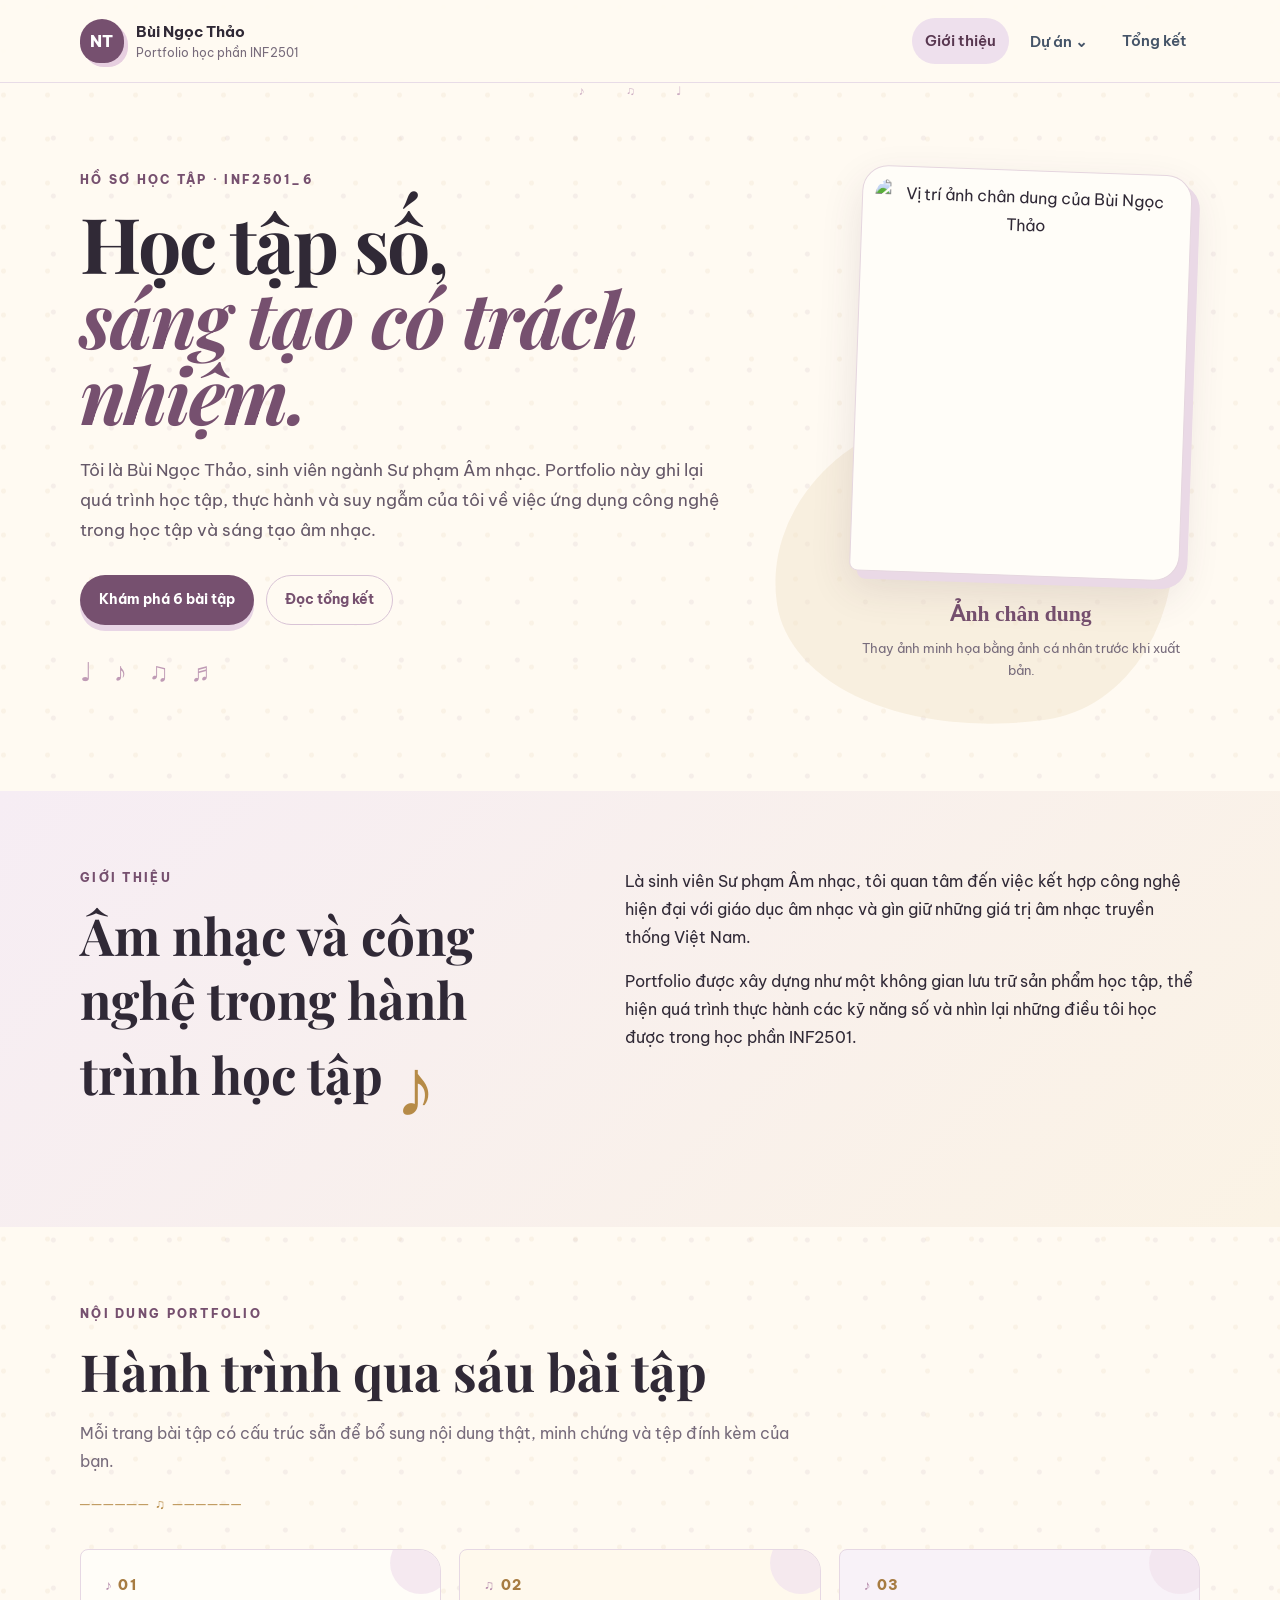
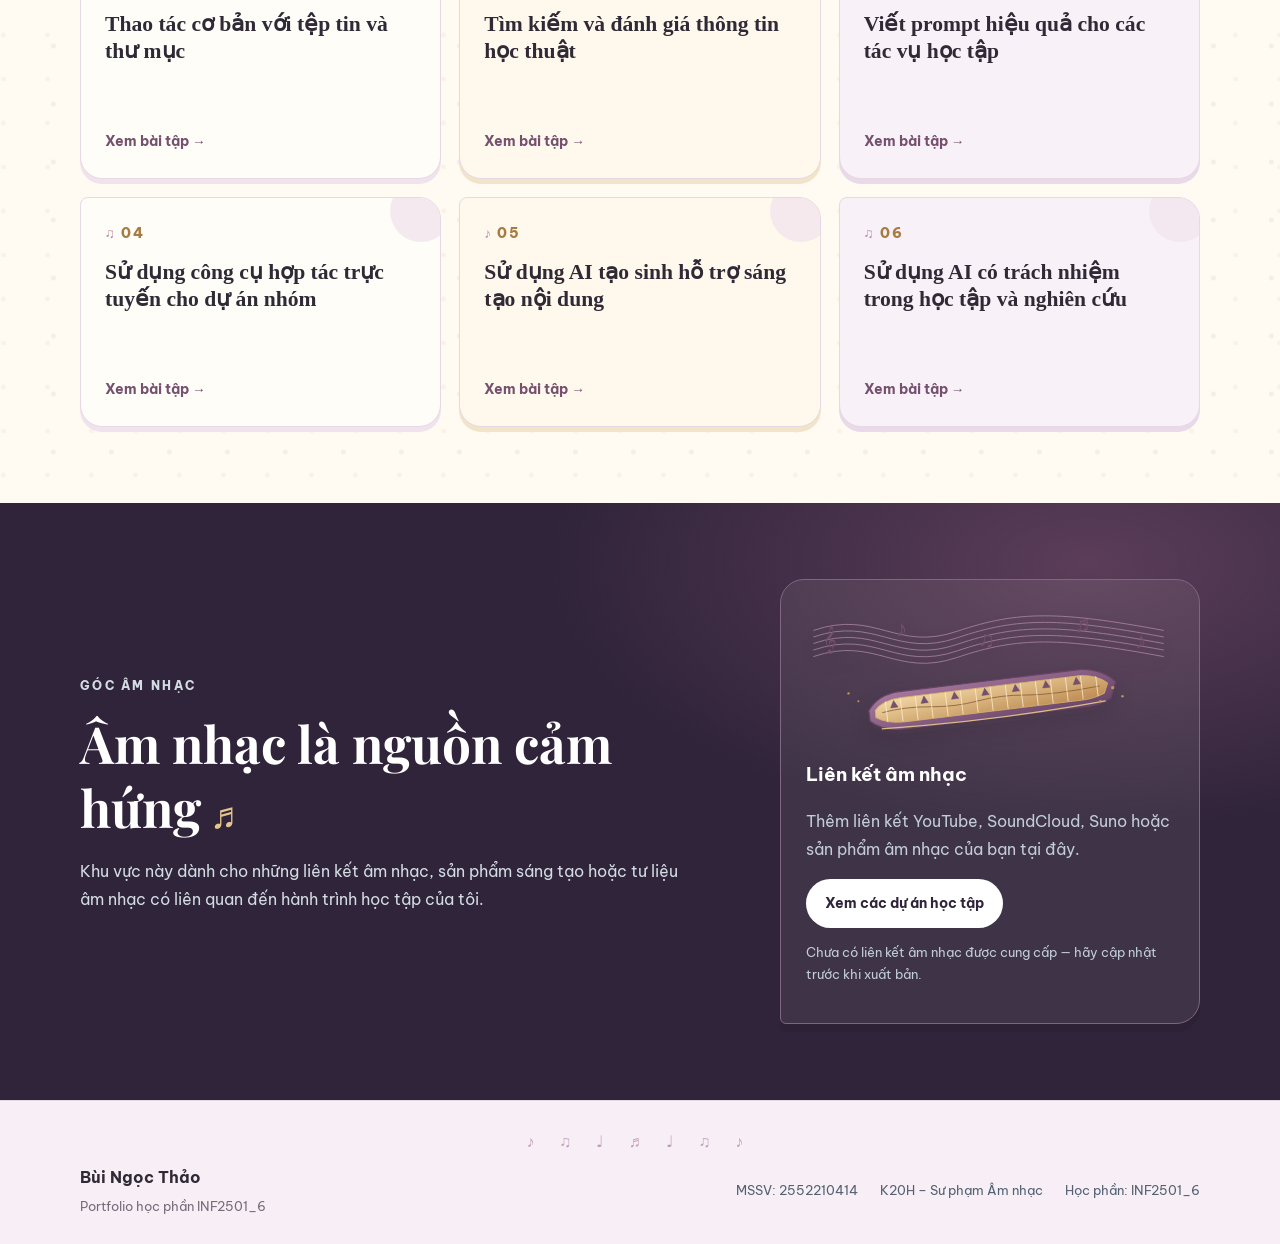
==== index.html @ 42682120 "Refresh portfolio pages and cache version" ====
<!doctype html>
<html lang="vi">
<head>
  <meta charset="utf-8">
<meta name="portfolio-build" content="2026-11-13-refresh-1">
  <meta name="viewport" content="width=device-width, initial-scale=1">
  <meta name="description" content="Portfolio học tập học phần INF2501 của Bùi Ngọc Thảo, sinh viên Sư phạm Âm nhạc.">
  <title>Giới thiệu | Portfolio INF2501 - Bùi Ngọc Thảo</title>
  <link rel="stylesheet" href="style.css?v=20261113-1">
</head>
<body>
  <a class="skip-link" href="#main">Bỏ qua điều hướng</a>
  <header class="site-header">
    <div class="container header-inner">
      <a class="brand" href="index.html" aria-label="Portfolio - Trang chủ">
        <span class="brand-mark">NT</span>
        <span><strong>Bùi Ngọc Thảo</strong><small>Portfolio học phần INF2501</small></span>
      </a>
      <button class="menu-toggle" aria-expanded="false" aria-controls="main-nav">Menu</button>
      <nav id="main-nav" class="main-nav" aria-label="Điều hướng chính">
        <a class="active" href="index.html">Giới thiệu</a>
        <div class="nav-dropdown">
          <a href="projects.html">Dự án <span aria-hidden="true">⌄</span></a>
          <div class="dropdown-menu">
            <a href="project-1.html">Bài tập 1</a>
            <a href="project-2.html">Bài tập 2</a>
            <a href="project-3.html">Bài tập 3</a>
            <a href="project-4.html">Bài tập 4</a>
            <a href="project-5.html">Bài tập 5</a>
            <a href="project-6.html">Bài tập 6</a>
          </div>
        </div>
        <a href="summary.html">Tổng kết</a>
      </nav>
    </div>
  </header>

  <main id="main">
    <section class="hero container">
      <div class="hero-copy">
        <p class="eyebrow">HỒ SƠ HỌC TẬP · INF2501_6</p>
        <h1>Học tập số,<br><span>sáng tạo có trách nhiệm.</span></h1>
        <p class="lead">Tôi là Bùi Ngọc Thảo, sinh viên ngành Sư phạm Âm nhạc. Portfolio này ghi lại quá trình học tập, thực hành và suy ngẫm của tôi về việc ứng dụng công nghệ trong học tập và sáng tạo âm nhạc.</p>
        <div class="hero-actions">
          <a class="button button-primary" href="projects.html">Khám phá 6 bài tập</a>
          <a class="button button-secondary" href="summary.html">Đọc tổng kết</a>
        </div>
      </div>
      <aside class="portrait-card" aria-label="Khu vực ảnh chân dung">
        <div class="portrait-frame">
          <img src="assets/portrait-placeholder.svg" alt="Vị trí ảnh chân dung của Bùi Ngọc Thảo">
        </div>
        <p class="portrait-note">Ảnh chân dung</p>
        <p class="muted small">Thay ảnh minh họa bằng ảnh cá nhân trước khi xuất bản.</p>
      </aside>
    </section>

    <section class="section section-tint">
      <div class="container two-column">
        <div>
          <p class="eyebrow">GIỚI THIỆU</p>
          <h2>Âm nhạc và công nghệ trong hành trình học tập</h2>
        </div>
        <div>
          <p>Là sinh viên Sư phạm Âm nhạc, tôi quan tâm đến việc kết hợp công nghệ hiện đại với giáo dục âm nhạc và gìn giữ những giá trị âm nhạc truyền thống Việt Nam.</p>
          <p>Portfolio được xây dựng như một không gian lưu trữ sản phẩm học tập, thể hiện quá trình thực hành các kỹ năng số và nhìn lại những điều tôi học được trong học phần INF2501.</p>
        </div>
      </div>
    </section>

    <section class="section container">
      <div class="section-heading">
        <p class="eyebrow">NỘI DUNG PORTFOLIO</p>
        <h2>Hành trình qua sáu bài tập</h2>
        <p class="muted">Mỗi trang bài tập có cấu trúc sẵn để bổ sung nội dung thật, minh chứng và tệp đính kèm của bạn.</p>
      </div>
      <div class="project-grid">
        <a class="project-card" href="project-1.html"><span class="number">01</span><h3>Thao tác cơ bản với tệp tin và thư mục</h3><span class="card-link">Xem bài tập →</span></a>
        <a class="project-card" href="project-2.html"><span class="number">02</span><h3>Tìm kiếm và đánh giá thông tin học thuật</h3><span class="card-link">Xem bài tập →</span></a>
        <a class="project-card" href="project-3.html"><span class="number">03</span><h3>Viết prompt hiệu quả cho các tác vụ học tập</h3><span class="card-link">Xem bài tập →</span></a>
        <a class="project-card" href="project-4.html"><span class="number">04</span><h3>Sử dụng công cụ hợp tác trực tuyến cho dự án nhóm</h3><span class="card-link">Xem bài tập →</span></a>
        <a class="project-card" href="project-5.html"><span class="number">05</span><h3>Sử dụng AI tạo sinh hỗ trợ sáng tạo nội dung</h3><span class="card-link">Xem bài tập →</span></a>
        <a class="project-card" href="project-6.html"><span class="number">06</span><h3>Sử dụng AI có trách nhiệm trong học tập và nghiên cứu</h3><span class="card-link">Xem bài tập →</span></a>
      </div>
    </section>

    <section class="section section-dark">
      <div class="container music-section">
        <div>
          <p class="eyebrow eyebrow-light">GÓC ÂM NHẠC</p>
          <h2>Âm nhạc là nguồn cảm hứng</h2>
          <p>Khu vực này dành cho những liên kết âm nhạc, sản phẩm sáng tạo hoặc tư liệu âm nhạc có liên quan đến hành trình học tập của tôi.</p>
        </div>
        <div class="link-panel">
          <img class="traditional-music-art" src="assets/vietnamese-music.svg" alt="Minh họa đàn tranh Việt Nam cùng khuông nhạc và các nốt nhạc" loading="lazy">
          <h3>Liên kết âm nhạc</h3>
          <p class="muted-light">Thêm liên kết YouTube, SoundCloud, Suno hoặc sản phẩm âm nhạc của bạn tại đây.</p>
          <a class="button button-light" href="projects.html">Xem các dự án học tập</a>
          <p class="small muted-light">Chưa có liên kết âm nhạc được cung cấp — hãy cập nhật trước khi xuất bản.</p>
        </div>
      </div>
    </section>
  </main>

  <footer class="site-footer">
    <div class="container footer-inner">
      <div><strong>Bùi Ngọc Thảo</strong><p class="small muted">Portfolio học phần INF2501_6</p></div>
      <div class="footer-details"><span>MSSV: 2552210414</span><span>K20H – Sư phạm Âm nhạc</span><span>Học phần: INF2501_6</span></div>
    </div>
  </footer>
  <script src="script.js"></script>
</body>
</html>
---- style.css ----
@import url('https://fonts.googleapis.com/css2?family=Be+Vietnam+Pro:wght@400;500;600;700;800&family=Playfair+Display:wght@600;700&display=swap');
:root{--ink:#202b38;--muted:#647184;--paper:#fff;--tint:#f3f5f7;--line:#dce2e8;--accent:#234f73;--accent-dark:#173a57;--gold:#b78b46;--dark:#182a3a;--radius:18px;--shadow:0 14px 36px rgba(24,42,58,.08)}
*{box-sizing:border-box}html{scroll-behavior:smooth}body{margin:0;color:var(--ink);background:var(--paper);font-family:'Be Vietnam Pro',Arial,sans-serif;font-size:16px;line-height:1.75}a{color:inherit;text-decoration:none}img{max-width:100%;display:block}.container{width:min(1120px,calc(100% - 40px));margin-inline:auto}.skip-link{position:absolute;left:-9999px;top:0}.skip-link:focus{left:12px;top:12px;background:#fff;padding:10px;z-index:100}
.site-header{background:rgba(255,255,255,.97);border-bottom:1px solid var(--line);position:sticky;top:0;z-index:20}.header-inner{display:flex;align-items:center;justify-content:space-between;min-height:82px;gap:24px}.brand{display:flex;align-items:center;gap:12px;flex-shrink:0}.brand-mark{width:44px;height:44px;border-radius:12px;background:var(--accent);color:#fff;display:grid;place-items:center;font-weight:800;letter-spacing:.04em}.brand strong,.brand small{display:block;line-height:1.4}.brand strong{font-size:.96rem}.brand small{font-size:.73rem;color:var(--muted);margin-top:3px}.main-nav{display:flex;align-items:center;gap:8px}.main-nav>a,.nav-dropdown>a{padding:10px 13px;border-radius:9px;color:#455468;font-size:.91rem;font-weight:600}.main-nav a:hover,.main-nav a.active{color:var(--accent);background:#edf2f6}.nav-dropdown{position:relative}.dropdown-menu{display:none;position:absolute;top:100%;left:0;min-width:250px;background:#fff;border:1px solid var(--line);border-radius:12px;box-shadow:var(--shadow);padding:8px}.dropdown-menu a{display:block;padding:9px 12px;border-radius:8px;font-size:.87rem}.dropdown-menu a:hover{background:var(--tint)}.nav-dropdown:hover .dropdown-menu,.nav-dropdown:focus-within .dropdown-menu{display:block}.menu-toggle{display:none;border:1px solid var(--line);border-radius:9px;background:#fff;padding:8px 12px;font:inherit}
.hero{display:grid;grid-template-columns:1.45fr .75fr;gap:70px;align-items:center;padding-top:78px;padding-bottom:86px}.eyebrow{font-size:.75rem;font-weight:800;letter-spacing:.15em;color:var(--accent);margin:0 0 15px}.hero h1,.page-banner h1{font-family:'Playfair Display',Georgia,serif;font-size:clamp(2.7rem,5.2vw,4.4rem);line-height:1.12;letter-spacing:-.035em;margin:0 0 24px}.hero h1 span{color:var(--accent)}.lead{font-size:1.08rem;color:#536173;max-width:700px}.hero-copy .lead{max-width:650px}.hero-actions{display:flex;flex-wrap:wrap;gap:12px;margin-top:30px}.button{display:inline-flex;align-items:center;justify-content:center;padding:11px 18px;border-radius:10px;font-size:.9rem;font-weight:700;border:1px solid transparent;transition:transform .15s ease,background .15s ease}.button:hover{transform:translateY(-1px)}.button-primary{background:var(--accent);color:#fff}.button-primary:hover{background:var(--accent-dark)}.button-secondary{border-color:#cbd5df;color:var(--accent);background:#fff}.button-light{background:#fff;color:var(--dark)}.portrait-card{max-width:330px;width:100%;justify-self:center;text-align:center}.portrait-frame{padding:10px;border:1px solid var(--line);border-radius:22px;background:#f6f7f8;box-shadow:var(--shadow);transform:rotate(1.5deg)}.portrait-frame img{width:100%;aspect-ratio:4/5;object-fit:cover;border-radius:14px}.portrait-note{font-weight:700;margin:20px 0 0}.muted{color:var(--muted)}.small{font-size:.8rem}.portrait-card .small{margin-top:3px}
.section{padding-top:76px;padding-bottom:76px}.section-tint{background:var(--tint)}.two-column{display:grid;grid-template-columns:.9fr 1.1fr;gap:75px;align-items:start}.two-column h2,.section-heading h2,.music-section h2,.content-narrow h2{font-family:'Playfair Display',Georgia,serif;font-size:clamp(1.7rem,3vw,2.5rem);line-height:1.25;margin:0 0 18px}.two-column p{margin-top:0}.section-heading{max-width:720px;margin-bottom:32px}.section-heading h2{margin-bottom:10px}.section-heading>p:last-child{margin-bottom:0}.project-grid{display:grid;grid-template-columns:repeat(3,minmax(0,1fr));gap:18px}.project-card{display:flex;flex-direction:column;align-items:flex-start;min-height:230px;padding:24px;border:1px solid var(--line);border-radius:var(--radius);background:#fff;transition:box-shadow .2s ease,transform .2s ease,border-color .2s ease}.project-card:hover{box-shadow:var(--shadow);transform:translateY(-3px);border-color:#b8c7d5}.number{font-size:.76rem;font-weight:800;color:var(--gold);letter-spacing:.12em}.project-card h3{font-size:1.06rem;line-height:1.5;margin:13px 0 12px}.project-card p{font-size:.88rem;margin:0 0 16px}.card-link{margin-top:auto;color:var(--accent);font-size:.85rem;font-weight:700}.section-dark{background:var(--dark);color:#fff}.music-section{display:grid;grid-template-columns:1.2fr .8fr;gap:70px;align-items:center}.eyebrow-light{color:#d8bd8c}.music-section h2{font-size:clamp(1.8rem,3.5vw,2.8rem)}.music-section p{max-width:620px;color:#d3dce4}.link-panel{border:1px solid #496072;background:rgba(255,255,255,.04);border-radius:16px;padding:25px}.link-panel h3{margin:0 0 8px}.muted-light{color:#c2cdd7!important}
.site-footer{background:#f6f7f8;border-top:1px solid var(--line);padding:26px 0}.footer-inner{display:flex;align-items:center;justify-content:space-between;gap:24px}.footer-inner p{margin:4px 0 0}.footer-details{display:flex;gap:10px 22px;flex-wrap:wrap;justify-content:flex-end;color:#536173;font-size:.8rem}
.page-banner{padding:64px 0 56px;background:var(--tint);border-bottom:1px solid var(--line)}.page-banner h1{font-size:clamp(2.35rem,4.4vw,3.5rem);margin-bottom:15px}.page-banner .lead{margin-bottom:0}.content-narrow{max-width:850px}.content-narrow>h2{font-size:1.55rem;margin-top:38px}.content-narrow>p{color:#4c5a69}.placeholder{padding:16px 18px;background:#f6f7f8;border-left:3px solid #a7b5c3;border-radius:0 8px 8px 0;color:#667486!important}.notice{margin:28px 0;padding:16px 18px;background:#f7f3eb;border:1px solid #e6d8bd;border-radius:12px;color:#5c4a2d;font-size:.9rem}.evidence-box{display:flex;gap:15px;padding:20px;border:1px dashed #bac6d1;border-radius:14px;background:#fafbfc}.evidence-icon{width:42px;height:42px;border-radius:12px;background:#edf2f6;color:var(--accent);display:grid;place-items:center;font-size:1.2rem;flex-shrink:0}.evidence-box p{margin:5px 0}.page-navigation{display:flex;justify-content:space-between;gap:12px;margin-top:48px;padding-top:25px;border-top:1px solid var(--line)}.reflection-block{display:grid;grid-template-columns:48px 1fr;gap:20px;padding:28px 0;border-bottom:1px solid var(--line)}.reflection-number{display:grid;place-items:center;width:42px;height:42px;border-radius:12px;background:#edf2f6;color:var(--accent);font-weight:800}.reflection-block h2{font-size:1.5rem;margin:0 0 12px}.reflection-block p{margin:0;color:#4d5b69}.reflection-block em{color:#876b3c}
@media(max-width:850px){.hero{gap:35px;padding-top:58px}.project-grid{grid-template-columns:repeat(2,minmax(0,1fr))}.two-column,.music-section{gap:35px}.footer-inner{align-items:flex-start;flex-direction:column}.footer-details{justify-content:flex-start}}
@media(max-width:650px){.container{width:min(100% - 28px,1120px)}.header-inner{min-height:72px;flex-wrap:wrap;padding-top:10px;padding-bottom:10px}.menu-toggle{display:block}.main-nav{display:none;flex-basis:100%;align-items:stretch;flex-direction:column;gap:2px;padding:8px 0 4px}.main-nav.open{display:flex}.main-nav>a,.nav-dropdown>a{display:block;padding:10px 12px}.dropdown-menu{position:static;box-shadow:none;border:0;border-left:2px solid var(--line);margin:3px 0 5px 12px;padding:2px 8px;display:block}.hero{grid-template-columns:1fr;padding-top:48px;padding-bottom:56px;gap:38px}.hero h1{font-size:2.8rem}.portrait-card{max-width:250px}.section{padding-top:54px;padding-bottom:54px}.two-column,.music-section{grid-template-columns:1fr;gap:18px}.project-grid{grid-template-columns:1fr}.project-card{min-height:190px}.page-banner{padding:45px 0 38px}.page-navigation{flex-direction:column}.page-navigation .button{width:100%}.reflection-block{grid-template-columns:38px 1fr;gap:12px}.reflection-number{width:36px;height:36px}.reflection-block h2{font-size:1.25rem}.footer-details{flex-direction:column;gap:4px}}


/* Artistic music-portfolio theme inspired by a handmade scrapbook */
@import url('https://fonts.googleapis.com/css2?family=Cormorant+Garamond:wght@500;600;700&family=DM+Sans:wght@400;500;600;700&family=Playfair+Display:ital,wght@0,600;0,700;1,600;1,700&display=swap');
:root{--ink:#302936;--muted:#776b7b;--paper:#fffaf2;--tint:#f5edf4;--line:#e4d6e2;--accent:#76506f;--accent-dark:#583750;--gold:#c39b57;--dark:#30243a;--radius:22px;--shadow:0 16px 42px rgba(77,48,73,.12)}
body{font-family:'DM Sans','Be Vietnam Pro',sans-serif;background:var(--paper);color:var(--ink)}
.site-header{background:rgba(255,250,242,.94);backdrop-filter:blur(12px);border-bottom:1px solid #e8dce7}
.brand-mark{border-radius:50% 50% 45% 45%;background:var(--accent);box-shadow:4px 4px 0 #e7cfe0}
.main-nav>a,.nav-dropdown>a{border-radius:999px}
.main-nav a:hover,.main-nav a.active{background:#eee0ed;color:var(--accent-dark)}
.hero{position:relative;isolation:isolate;padding-top:86px;padding-bottom:96px}
.hero:before{content:"♫";position:absolute;z-index:-1;right:3%;top:6%;font-family:'Cormorant Garamond',serif;font-size:clamp(8rem,19vw,16rem);line-height:1;color:#efe1eb;transform:rotate(10deg);opacity:.7;pointer-events:none}
.hero:after{content:"";position:absolute;z-index:-2;right:2%;bottom:9%;width:36%;height:45%;background:#f0e2c9;border-radius:48% 52% 38% 62% / 52% 42% 58% 48%;transform:rotate(-8deg);opacity:.48;pointer-events:none}
.eyebrow{color:var(--accent);letter-spacing:.19em}
.hero h1,.page-banner h1,.two-column h2,.section-heading h2,.music-section h2,.content-narrow h2{font-family:'Cormorant Garamond','Playfair Display',Georgia,serif;font-weight:700}
.hero h1{font-size:clamp(3.2rem,6vw,5.2rem);line-height:.98;letter-spacing:-.025em}
.hero h1 span{color:var(--accent);font-style:italic}
.lead{color:#655868}
.button{border-radius:999px}
.button-primary{background:var(--accent);box-shadow:0 6px 0 #e8d5e5}
.button-primary:hover{background:var(--accent-dark)}
.button-secondary{background:#fffaf2;border-color:#d9c4d6;color:var(--accent)}
.portrait-frame{padding:12px;background:#fffdf8;border:1px solid #e5d6df;border-radius:26px 26px 26px 8px;box-shadow:8px 8px 0 #ead9e6, var(--shadow);transform:rotate(2deg)}
.portrait-frame img{border-radius:18px 18px 18px 5px}
.portrait-note{font-family:'Cormorant Garamond',serif;font-size:1.35rem;color:var(--accent)}
.section-tint{background:linear-gradient(135deg,#f6edf4 0%,#fbf3e5 100%)}
.section-heading h2,.two-column h2,.music-section h2{font-size:clamp(2.2rem,4vw,3.25rem)}
.project-card{position:relative;overflow:hidden;background:#fffdf8;border-color:#e6d8e4;border-radius:8px 22px 22px 22px;box-shadow:0 5px 0 #f0e3ed;transition:transform .2s ease,box-shadow .2s ease}
.project-card:before{content:"";position:absolute;right:-12px;top:-18px;width:62px;height:62px;border-radius:50%;background:#f3e5ef;opacity:.8}
.project-card:nth-child(3n+2){background:#fff9ed;box-shadow:0 5px 0 #f1e4c9}
.project-card:nth-child(3n){background:#f8f2f8;box-shadow:0 5px 0 #ead9e9}
.project-card:hover{transform:translateY(-5px) rotate(-.4deg);border-color:#c8a9c3;box-shadow:0 12px 25px rgba(77,48,73,.12)}
.number{color:#a77c42;font-size:.85rem}
.project-card h3{font-family:'Cormorant Garamond',serif;font-size:1.35rem;line-height:1.25;position:relative}
.card-link{color:var(--accent)}
.section-dark{background:radial-gradient(ellipse at 85% 10%,#5b3d59 0%,transparent 35%),#30243a}
.eyebrow-light{color:#e4c58d}
.link-panel{border:1px solid #806681;background:rgba(255,250,242,.07);border-radius:24px 24px 24px 6px;box-shadow:0 8px 0 rgba(18,10,22,.12)}
.page-banner{background:linear-gradient(120deg,#f4eaf2,#fff5e4);border-bottom:1px solid #e7d8e5;position:relative;overflow:hidden}
.page-banner:after{content:"𝄞";position:absolute;right:7%;top:-35%;font-family:serif;font-size:clamp(8rem,17vw,15rem);color:#e8d5e5;opacity:.45;pointer-events:none}
.page-banner h1{font-size:clamp(2.8rem,5vw,4.2rem);position:relative}
.placeholder{background:#faf4f8;border-left-color:#b99ab6;border-radius:0 12px 12px 0}
.notice{background:#fbf2df;border-color:#ead7ad;color:#66502e;border-radius:16px}
.evidence-box{background:#fffdf8;border-color:#cbb3c9;border-radius:18px}
.evidence-icon,.reflection-number{background:#f0e2ee;color:var(--accent)}
.site-footer{background:#f7eff5;border-top-color:#e5d7e4}
@media(max-width:650px){.hero{padding-top:55px}.hero:before{right:0;top:0;font-size:8rem}.hero:after{width:55%;height:30%;right:0}.hero h1{font-size:3.1rem}.project-card h3{font-size:1.3rem}}

/* Musical notation details across the whole portfolio */
body{background-image:radial-gradient(circle at 8% 16%,rgba(195,155,87,.08) 0 2px,transparent 3px),radial-gradient(circle at 92% 38%,rgba(118,80,111,.07) 0 2px,transparent 3px);background-size:44px 44px,58px 58px}
.site-header:after{content:"♪  ♫  ♩";display:block;text-align:center;height:0;overflow:visible;position:relative;top:-1px;color:#b78cae;font-family:'Cormorant Garamond',serif;font-size:12px;letter-spacing:1.2rem;opacity:.7;pointer-events:none}
.hero-copy:after{content:"♩  ♪  ♫  ♬";display:block;margin-top:24px;color:#b58bab;font-family:'Cormorant Garamond',serif;font-size:1.65rem;letter-spacing:.48rem;opacity:.85}
.section-heading:after{content:"──────  ♫  ──────";display:block;margin-top:18px;color:#b68b47;letter-spacing:.13rem;font-size:.85rem}
.two-column h2:after{content:"♪";display:inline-block;margin-left:12px;color:#b68b47;font-size:1.6em;vertical-align:middle}
.project-card:nth-child(odd) .number:before{content:"♪  ";color:#b58bab}
.project-card:nth-child(even) .number:before{content:"♫  ";color:#b58bab}
.music-section h2:after{content:" ♬";color:#e4c58d;font-size:.72em;white-space:nowrap}
.reflection-number{border-radius:50% 50% 45% 45%;box-shadow:3px 3px 0 #e4cfe0}
.page-banner .eyebrow:before{content:"𝄞  ";font-size:1.3em;color:#b58bab}
.site-footer:before{content:"♪  ♫  ♩  ♬  ♩  ♫  ♪";display:block;text-align:center;color:#b58bab;letter-spacing:.65rem;font-size:1rem;padding-bottom:8px;opacity:.8}
@media(max-width:650px){.site-header:after{letter-spacing:.65rem}.hero-copy:after{margin-top:18px}.site-footer:before{letter-spacing:.25rem}}


/* Illustration of Vietnamese traditional music */
.traditional-music-art{width:100%;max-width:100%;height:auto;display:block;margin:-4px auto 18px;filter:drop-shadow(0 8px 10px rgba(15,8,20,.12))}
.link-panel{overflow:hidden}
@media(max-width:650px){.traditional-music-art{margin-top:0;margin-bottom:14px}}
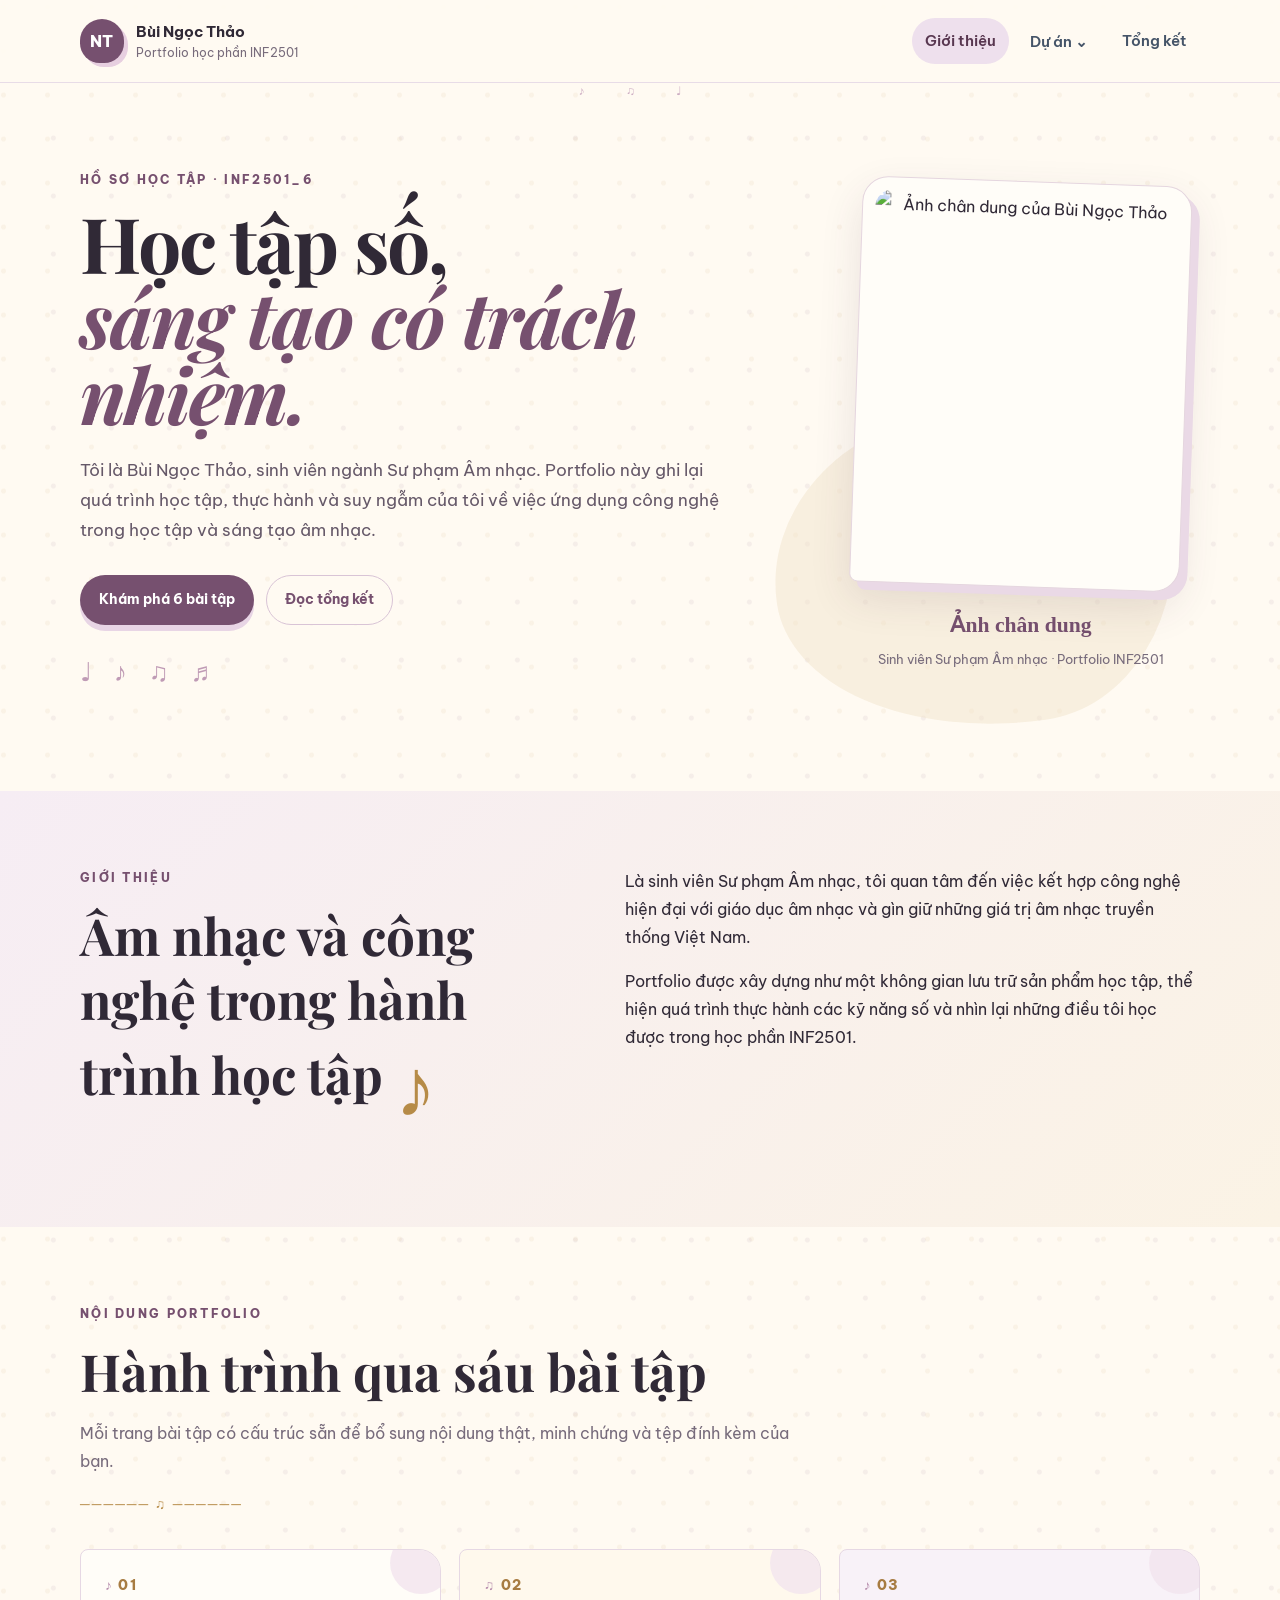
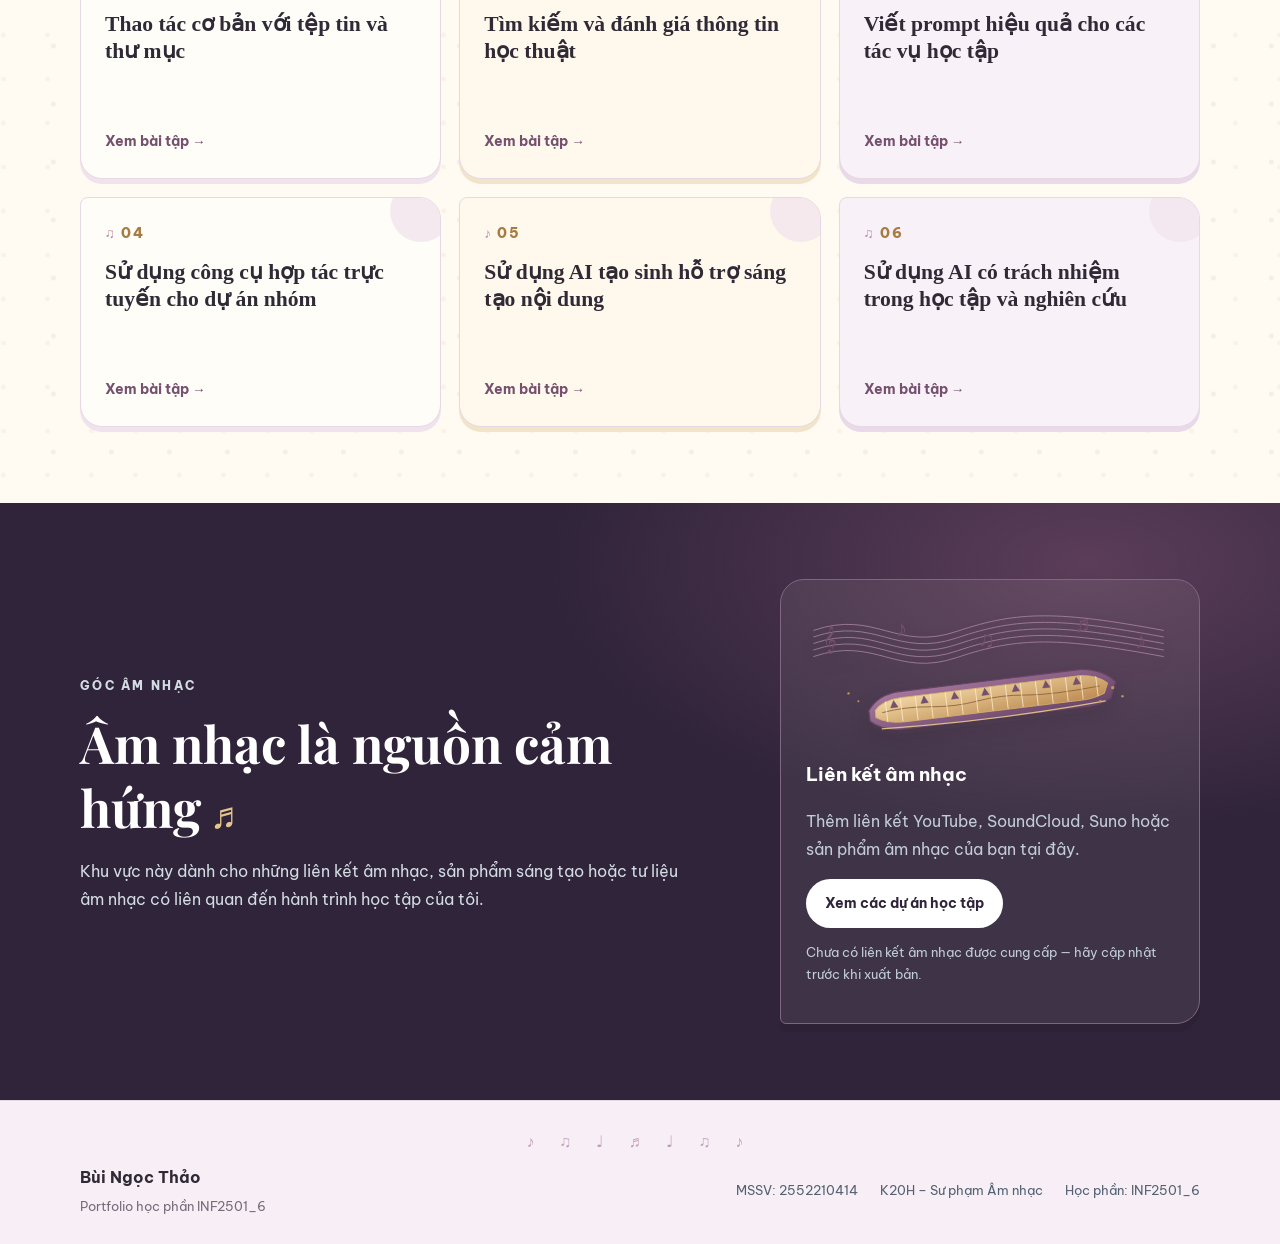
==== commit 79bdc16a: "Set personal portrait image path on homepage" ====
--- a/index.html
+++ b/index.html
@@ -48,10 +48,10 @@
       </div>
       <aside class="portrait-card" aria-label="Khu vực ảnh chân dung">
         <div class="portrait-frame">
-          <img src="assets/portrait-placeholder.svg" alt="Vị trí ảnh chân dung của Bùi Ngọc Thảo">
+          <img src="assets/portrait-thao.jpg" alt="Ảnh chân dung của Bùi Ngọc Thảo">
         </div>
         <p class="portrait-note">Ảnh chân dung</p>
-        <p class="muted small">Thay ảnh minh họa bằng ảnh cá nhân trước khi xuất bản.</p>
+        <p class="muted small">Sinh viên Sư phạm Âm nhạc · Portfolio INF2501</p>
       </aside>
     </section>
 
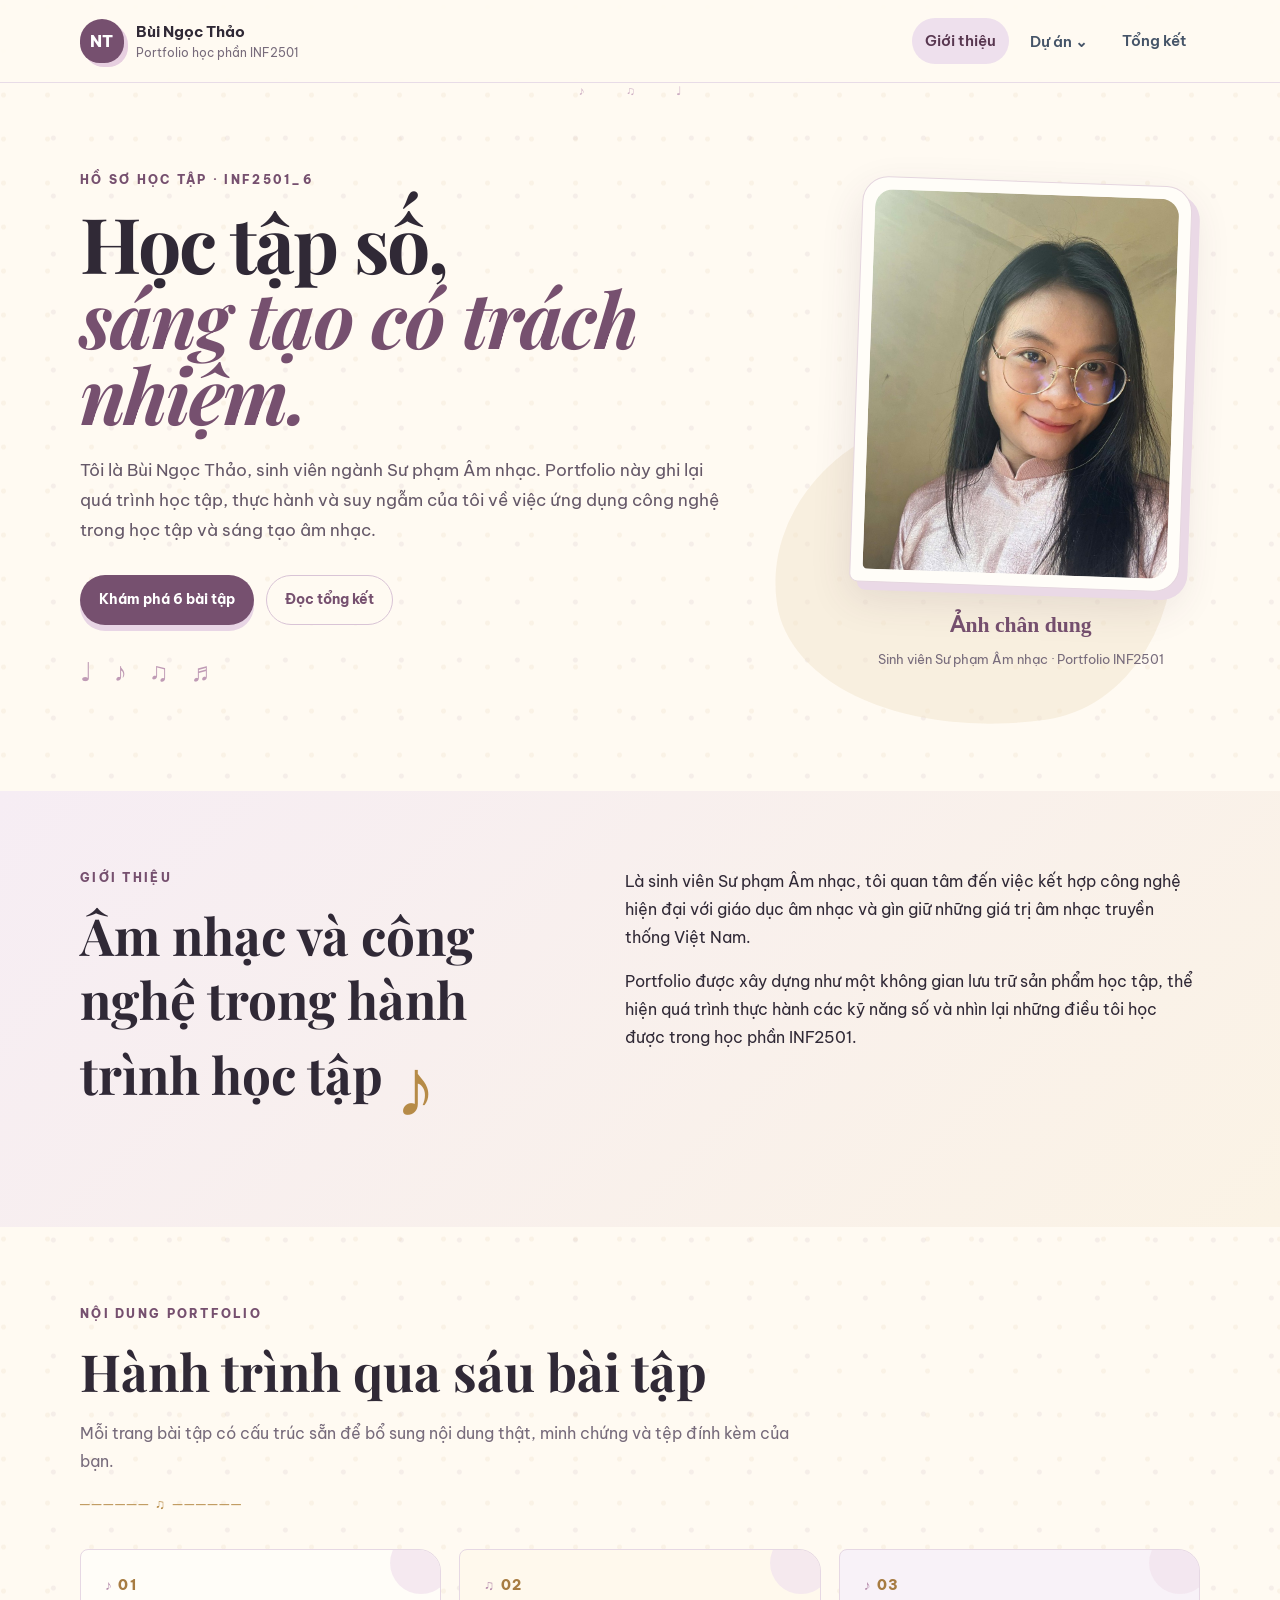
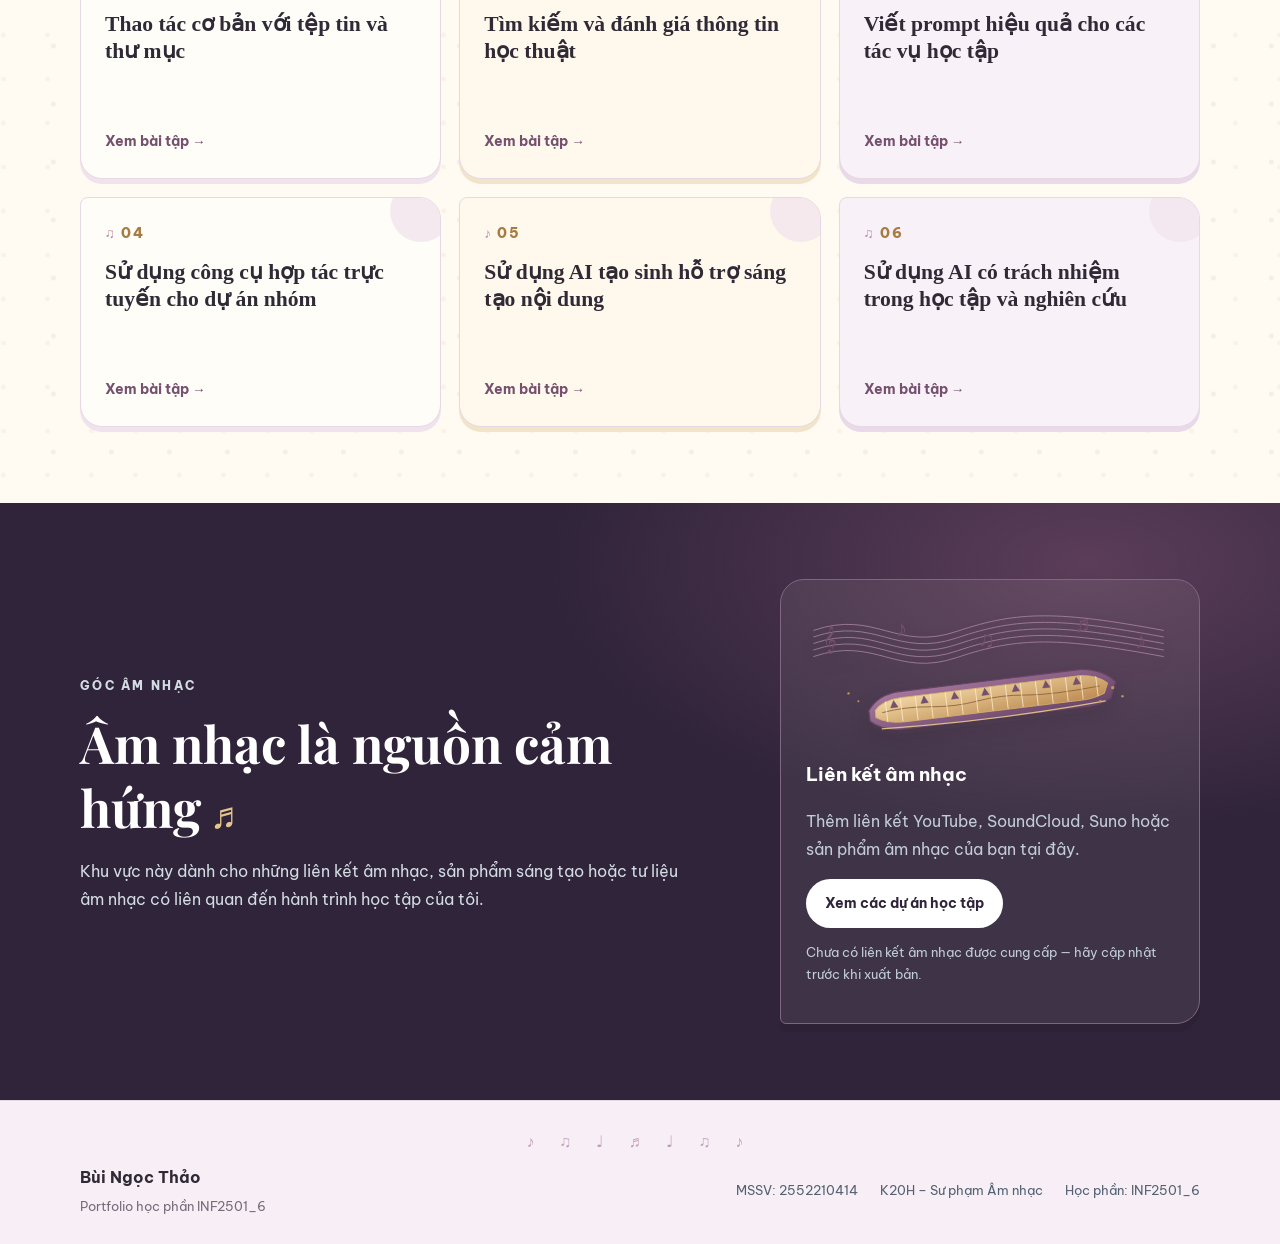
==== commit 49a5cb75: "Fix portrait image path to uploaded root photo" ====
--- a/index.html
+++ b/index.html
@@ -48,7 +48,7 @@
       </div>
       <aside class="portrait-card" aria-label="Khu vực ảnh chân dung">
         <div class="portrait-frame">
-          <img src="assets/portrait-thao.jpg" alt="Ảnh chân dung của Bùi Ngọc Thảo">
+          <img src="portrait-thao.jpg" alt="Ảnh chân dung của Bùi Ngọc Thảo">
         </div>
         <p class="portrait-note">Ảnh chân dung</p>
         <p class="muted small">Sinh viên Sư phạm Âm nhạc · Portfolio INF2501</p>
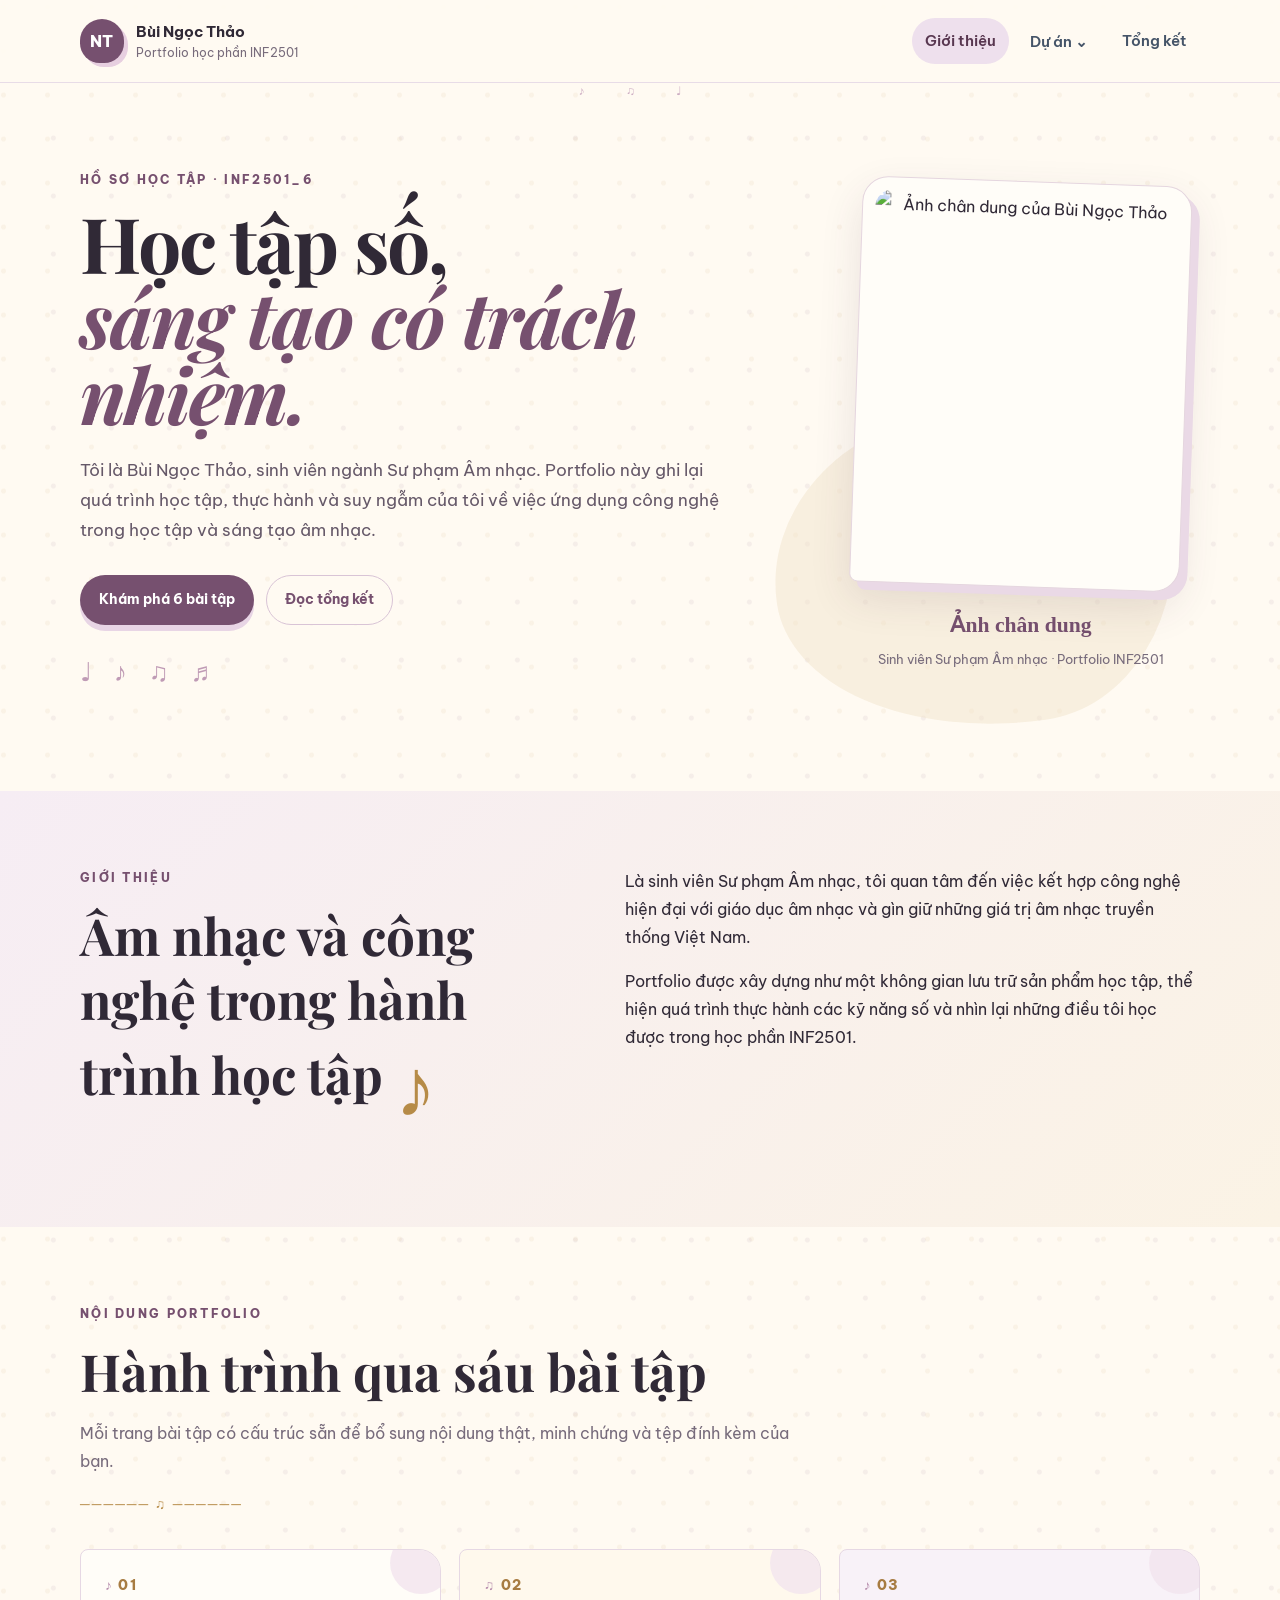
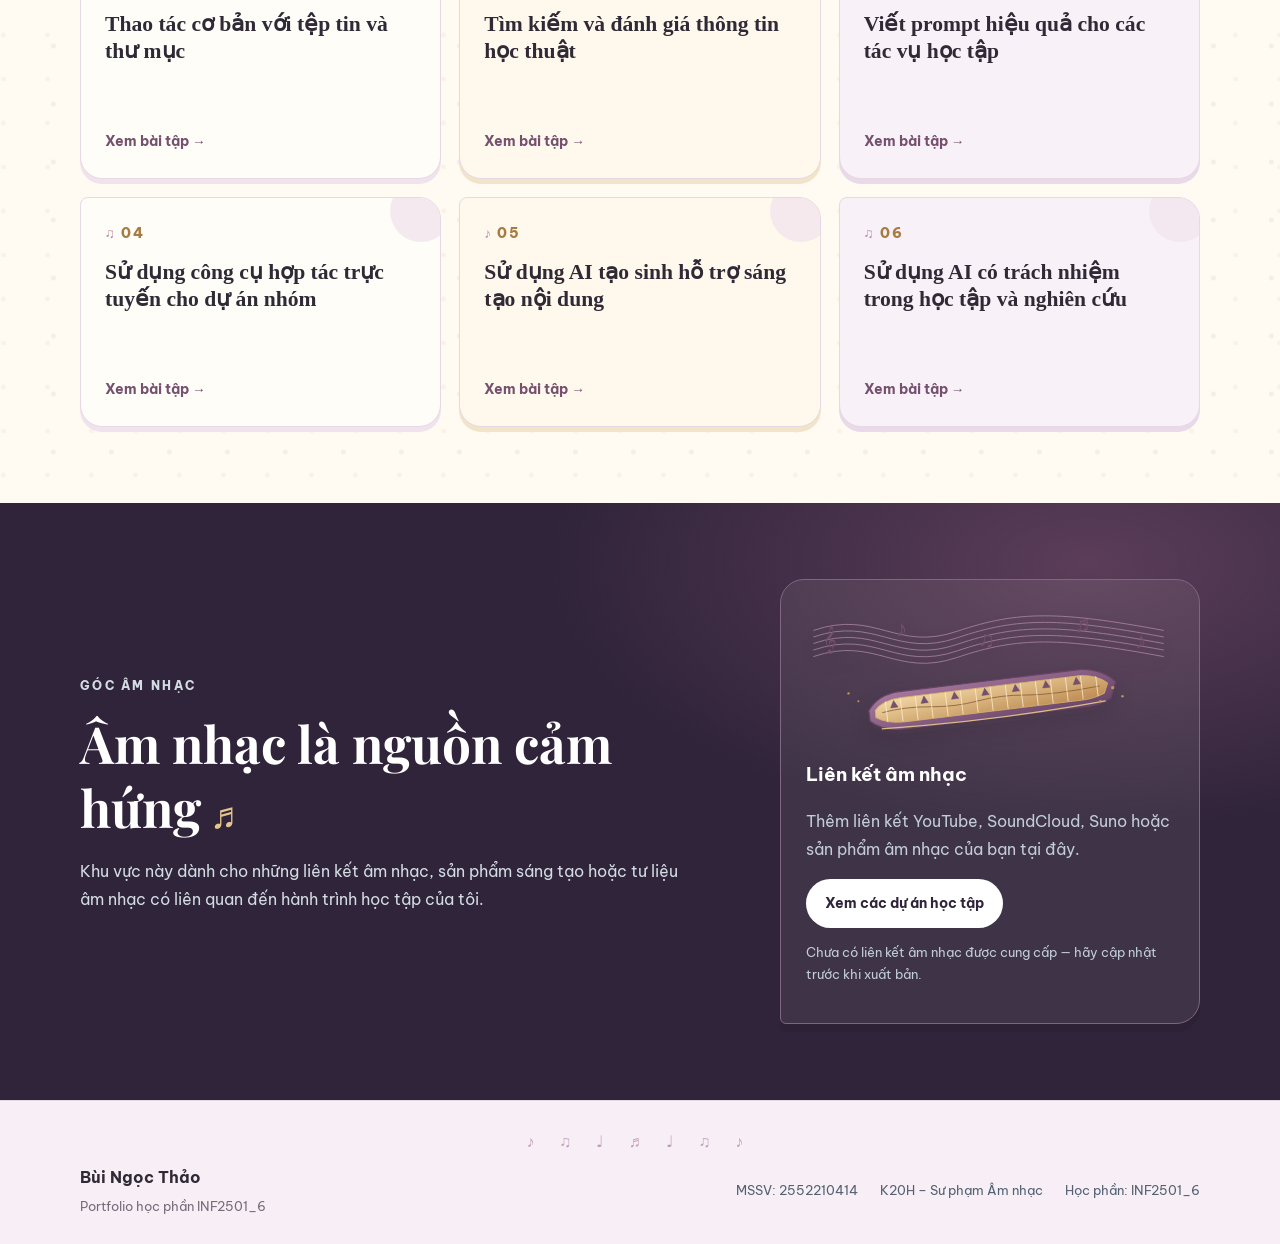
==== commit 2ec188e1: "Use explicit GitHub Pages path for personal portrait" ====
--- a/index.html
+++ b/index.html
@@ -48,7 +48,7 @@
       </div>
       <aside class="portrait-card" aria-label="Khu vực ảnh chân dung">
         <div class="portrait-frame">
-          <img src="portrait-thao.jpg" alt="Ảnh chân dung của Bùi Ngọc Thảo">
+          <img src="/BUINGOCTHAO/portrait-thao.jpg?v=20261113-2" alt="Ảnh chân dung của Bùi Ngọc Thảo">
         </div>
         <p class="portrait-note">Ảnh chân dung</p>
         <p class="muted small">Sinh viên Sư phạm Âm nhạc · Portfolio INF2501</p>
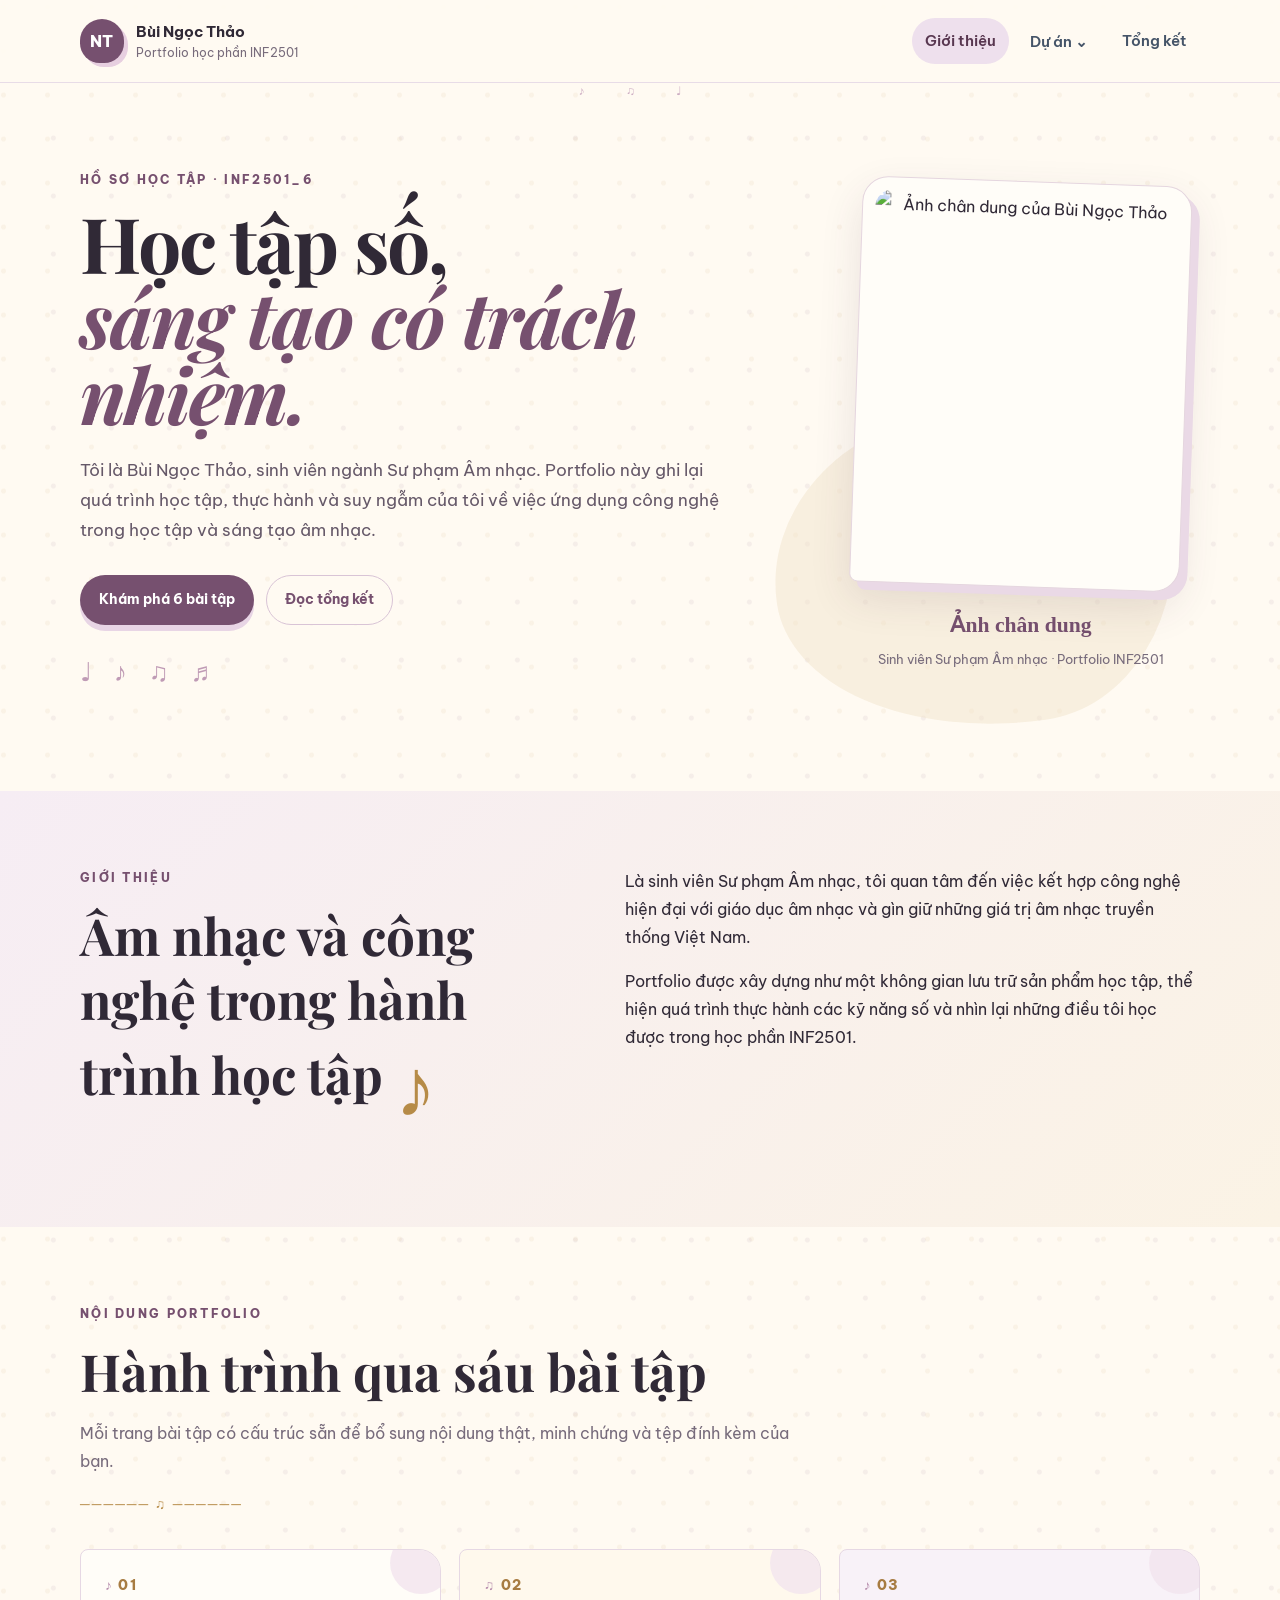
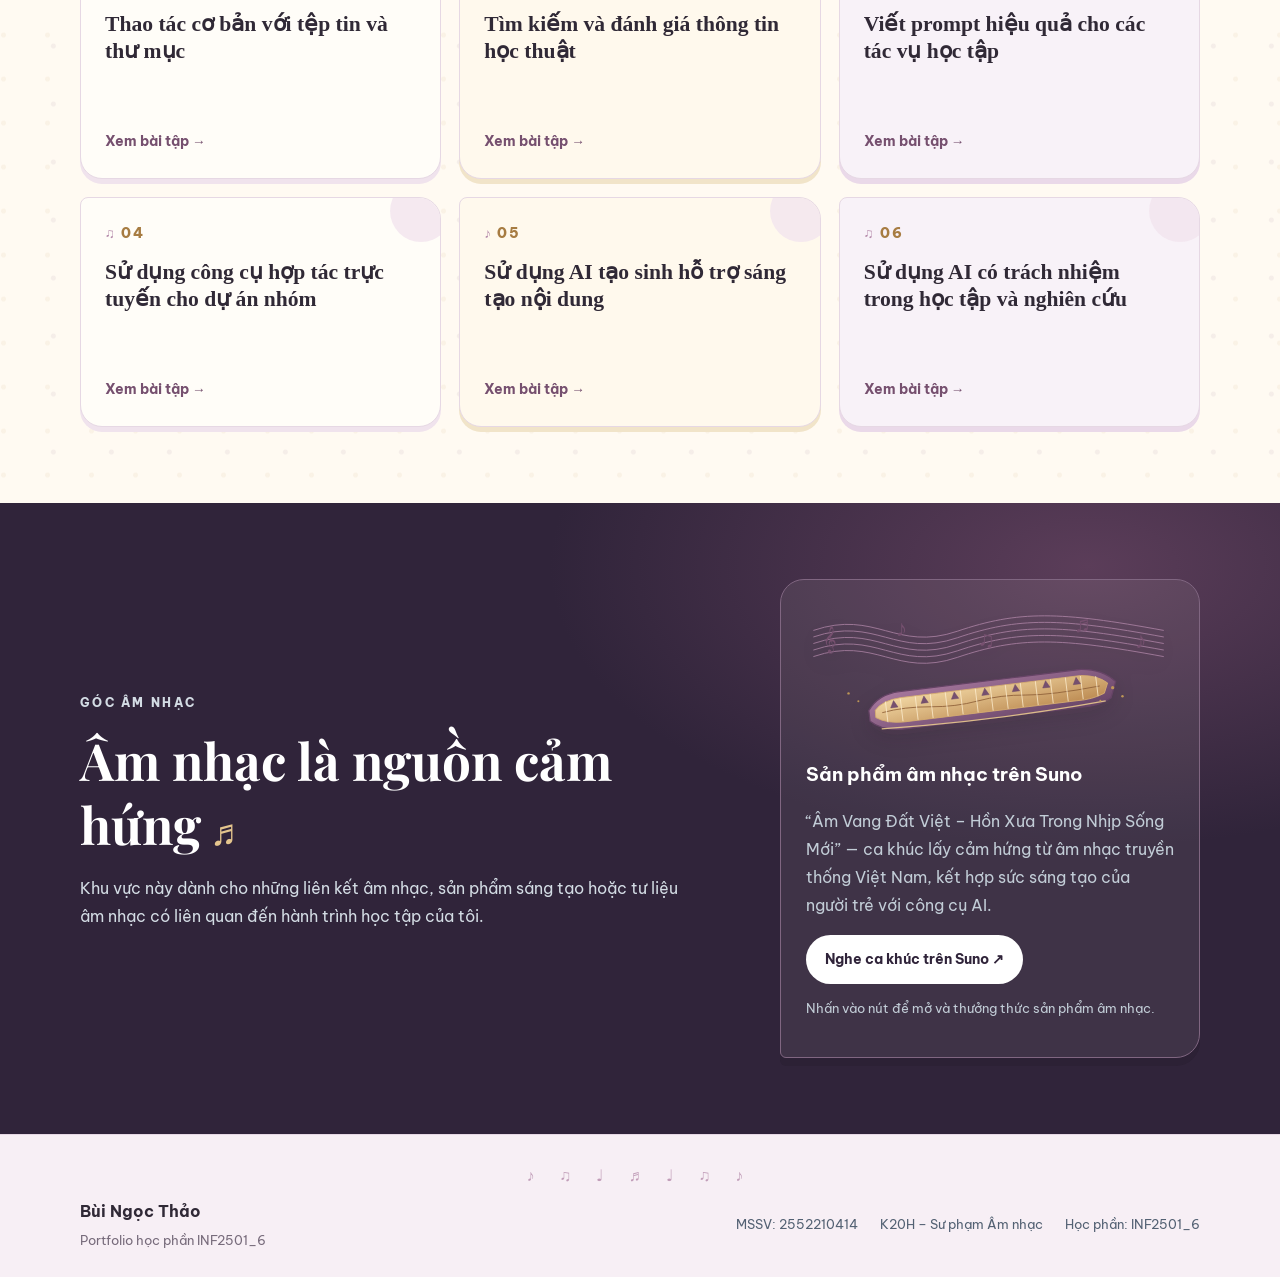
==== commit abbdac5c: "Add Suno music product link to homepage music section" ====
--- a/index.html
+++ b/index.html
@@ -93,10 +93,10 @@
         </div>
         <div class="link-panel">
           <img class="traditional-music-art" src="assets/vietnamese-music.svg" alt="Minh họa đàn tranh Việt Nam cùng khuông nhạc và các nốt nhạc" loading="lazy">
-          <h3>Liên kết âm nhạc</h3>
-          <p class="muted-light">Thêm liên kết YouTube, SoundCloud, Suno hoặc sản phẩm âm nhạc của bạn tại đây.</p>
-          <a class="button button-light" href="projects.html">Xem các dự án học tập</a>
-          <p class="small muted-light">Chưa có liên kết âm nhạc được cung cấp — hãy cập nhật trước khi xuất bản.</p>
+          <h3>Sản phẩm âm nhạc trên Suno</h3>
+          <p class="muted-light">“Âm Vang Đất Việt – Hồn Xưa Trong Nhịp Sống Mới” — ca khúc lấy cảm hứng từ âm nhạc truyền thống Việt Nam, kết hợp sức sáng tạo của người trẻ với công cụ AI.</p>
+          <a class="button button-light" href="https://suno.com/s/DaeKHBBRUe6Y28Ri" target="_blank" rel="noopener noreferrer">Nghe ca khúc trên Suno ↗</a>
+          <p class="small muted-light">Nhấn vào nút để mở và thưởng thức sản phẩm âm nhạc.</p>
         </div>
       </div>
     </section>
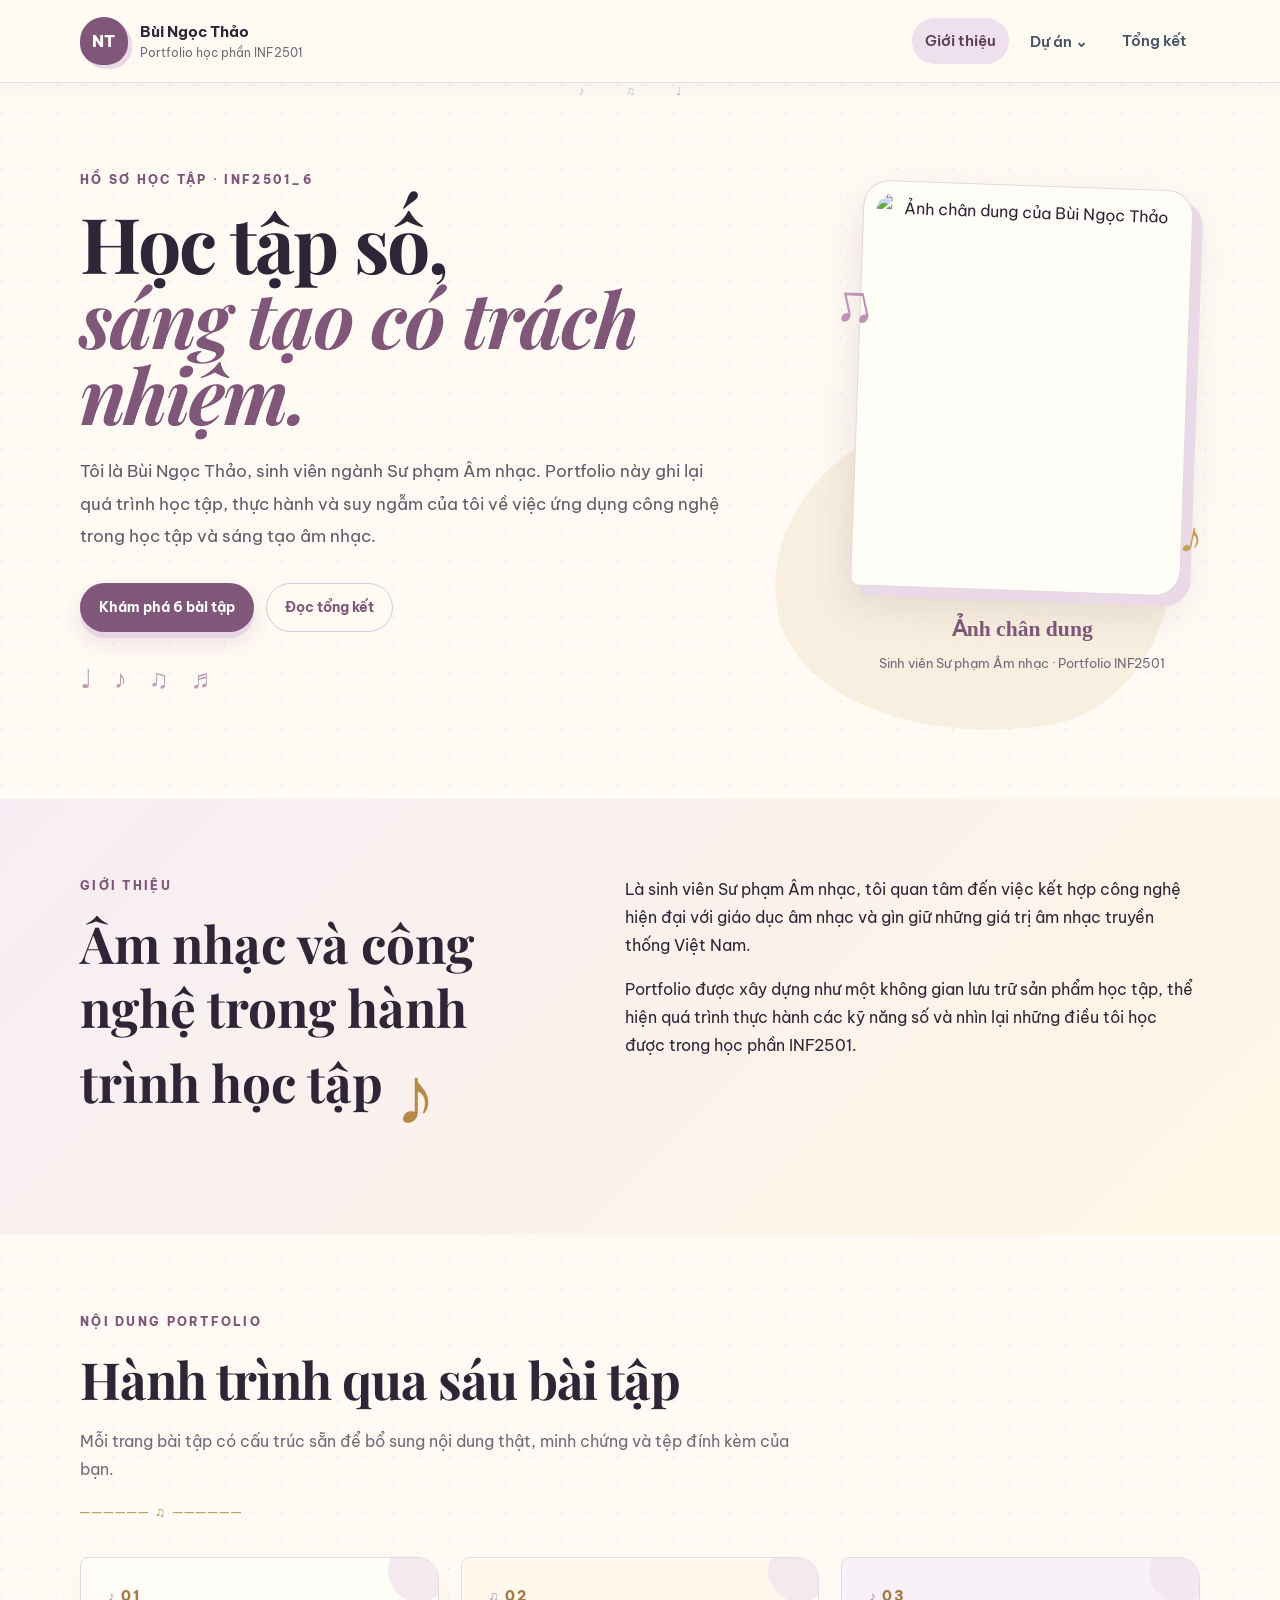
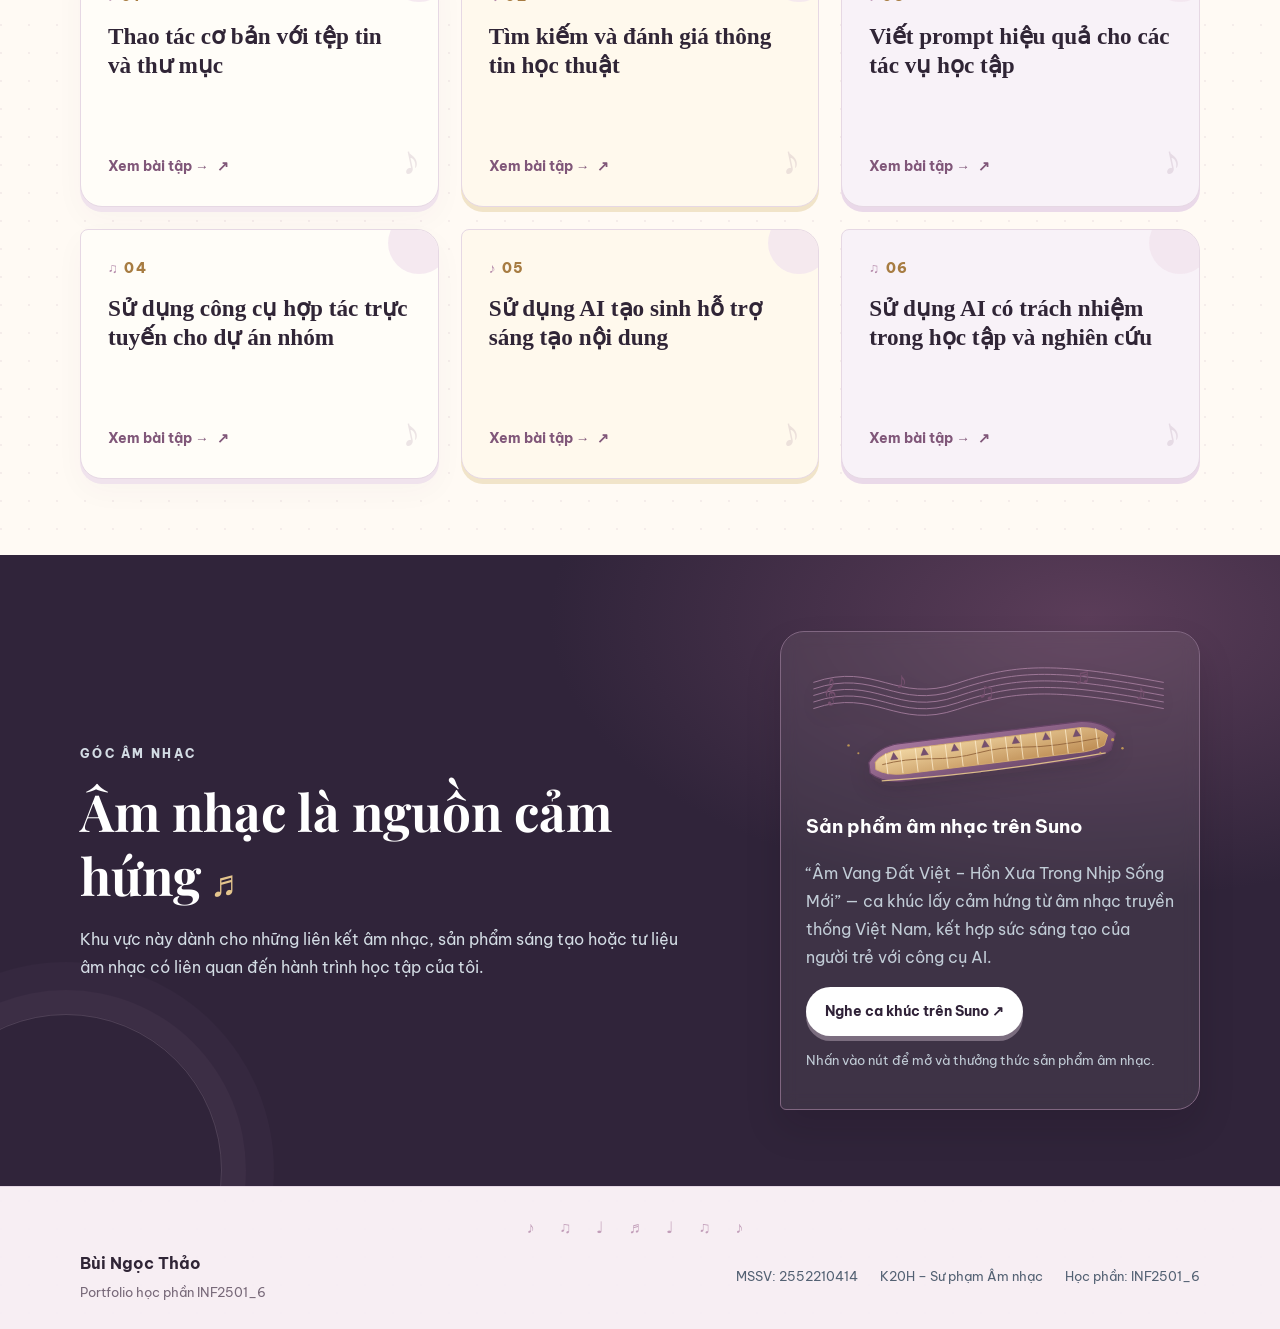
==== commit 2ce7f2db: "Refresh portfolio stylesheet cache for visual redesign" ====
--- a/index.html
+++ b/index.html
@@ -6,7 +6,7 @@
   <meta name="viewport" content="width=device-width, initial-scale=1">
   <meta name="description" content="Portfolio học tập học phần INF2501 của Bùi Ngọc Thảo, sinh viên Sư phạm Âm nhạc.">
   <title>Giới thiệu | Portfolio INF2501 - Bùi Ngọc Thảo</title>
-  <link rel="stylesheet" href="style.css?v=20261113-1">
+  <link rel="stylesheet" href="style.css?v=20261117-2">
 </head>
 <body>
   <a class="skip-link" href="#main">Bỏ qua điều hướng</a>
--- a/style.css
+++ b/style.css
@@ -75,3 +75,63 @@
 .traditional-music-art{width:100%;max-width:100%;height:auto;display:block;margin:-4px auto 18px;filter:drop-shadow(0 8px 10px rgba(15,8,20,.12))}
 .link-panel{overflow:hidden}
 @media(max-width:650px){.traditional-music-art{margin-top:0;margin-bottom:14px}}
+
+
+/* Visual polish refresh — editorial music portfolio */
+:root{
+  --ink:#302536;--muted:#776878;--paper:#fffaf4;--tint:#f7edf4;
+  --line:#e8d9e6;--accent:#805779;--accent-dark:#5e3d59;
+  --gold:#c6a05f;--dark:#302238;--radius:24px;
+  --shadow:0 18px 48px rgba(74,45,72,.12);
+}
+body{
+  background-color:var(--paper);
+  background-image:radial-gradient(circle at 1px 1px,rgba(128,87,121,.08) 1.4px,transparent 0);
+  background-size:28px 28px;
+}
+.site-header{box-shadow:0 6px 24px rgba(66,42,65,.04)}
+.brand-mark{width:48px;height:48px;font-size:1rem;box-shadow:4px 4px 0 #ead8e7}
+.main-nav>a,.nav-dropdown>a{transition:background .2s ease,color .2s ease,transform .2s ease}
+.main-nav>a:hover,.nav-dropdown>a:hover{transform:translateY(-1px)}
+.hero{gap:clamp(38px,6vw,82px)}
+.hero-copy{position:relative}
+.hero .lead{line-height:1.9}
+.portrait-card{position:relative}
+.portrait-card:before{content:"♫";position:absolute;left:-26px;top:14%;font-family:'Cormorant Garamond',serif;font-size:3.5rem;color:#bd92b5;transform:rotate(-12deg);z-index:2}
+.portrait-card:after{content:"♪";position:absolute;right:-16px;bottom:22%;font-size:2.8rem;color:#c6a05f;transform:rotate(12deg);z-index:2}
+.portrait-frame{box-shadow:10px 10px 0 #ead9e7,0 18px 40px rgba(77,48,73,.13)}
+.button{transition:transform .2s ease,box-shadow .2s ease,background .2s ease}
+.button:hover{transform:translateY(-3px)}
+.button-primary{box-shadow:0 6px 0 #e8d5e5,0 10px 22px rgba(94,61,89,.12)}
+.section-heading{position:relative}
+.section-heading h2{letter-spacing:-.02em}
+.project-grid{gap:22px}
+.project-card{min-height:250px;padding:27px;box-shadow:0 5px 0 #f0e3ed,0 12px 30px rgba(77,48,73,.035)}
+.project-card:after{content:"♪";position:absolute;right:18px;bottom:10px;font-family:'Cormorant Garamond',serif;font-size:2.5rem;color:rgba(128,87,121,.15);transform:rotate(-12deg)}
+.project-card h3{font-size:1.45rem}
+.card-link{display:inline-flex;align-items:center;gap:8px}
+.card-link:after{content:"↗";transition:transform .2s ease}
+.project-card:hover .card-link:after{transform:translate(3px,-2px)}
+.section-tint{background:linear-gradient(135deg,rgba(247,237,244,.97),rgba(255,246,228,.96))}
+.section-dark{position:relative;overflow:hidden}
+.section-dark:before{content:"";position:absolute;left:-90px;bottom:-140px;width:310px;height:310px;border:1px solid rgba(231,204,226,.17);border-radius:50%;box-shadow:0 0 0 24px rgba(231,204,226,.035),0 0 0 52px rgba(231,204,226,.025);pointer-events:none}
+.link-panel{box-shadow:0 18px 36px rgba(15,8,18,.13);backdrop-filter:blur(8px)}
+.link-panel .button-light{box-shadow:0 5px 0 rgba(235,218,232,.35)}
+.page-banner{background:linear-gradient(120deg,#f7edf4 0%,#fff7e9 100%);position:relative;overflow:hidden}
+.page-banner:after{content:"♫";position:absolute;right:7%;top:0;font-family:'Cormorant Garamond',serif;font-size:9rem;color:rgba(128,87,121,.09);transform:rotate(12deg);pointer-events:none}
+.content-narrow{background:rgba(255,253,248,.82);padding:clamp(22px,4vw,42px);border:1px solid rgba(232,217,230,.8);border-radius:26px;box-shadow:0 12px 35px rgba(77,48,73,.045)}
+.evidence-box{border-style:solid;border-color:#e6d5e3;background:linear-gradient(135deg,#fffdf8,#f9f0f7);align-items:center}
+.evidence-box .button{margin-top:8px}
+.pdf-link-section .evidence-box{border-radius:18px}
+.page-navigation .button{min-width:150px}
+.site-footer{background:rgba(247,237,244,.94)}
+.site-footer .brand-mark{width:38px;height:38px}
+a:focus-visible,button:focus-visible{outline:3px solid #c6a05f;outline-offset:4px}
+@media(max-width:650px){
+  body{background-size:23px 23px}
+  .hero{padding-top:48px}
+  .portrait-card:before{left:-8px;font-size:2.5rem}
+  .portrait-card:after{right:-8px;font-size:2rem}
+  .project-card{min-height:205px;padding:23px}
+  .content-narrow{padding:20px;border-radius:18px}
+}
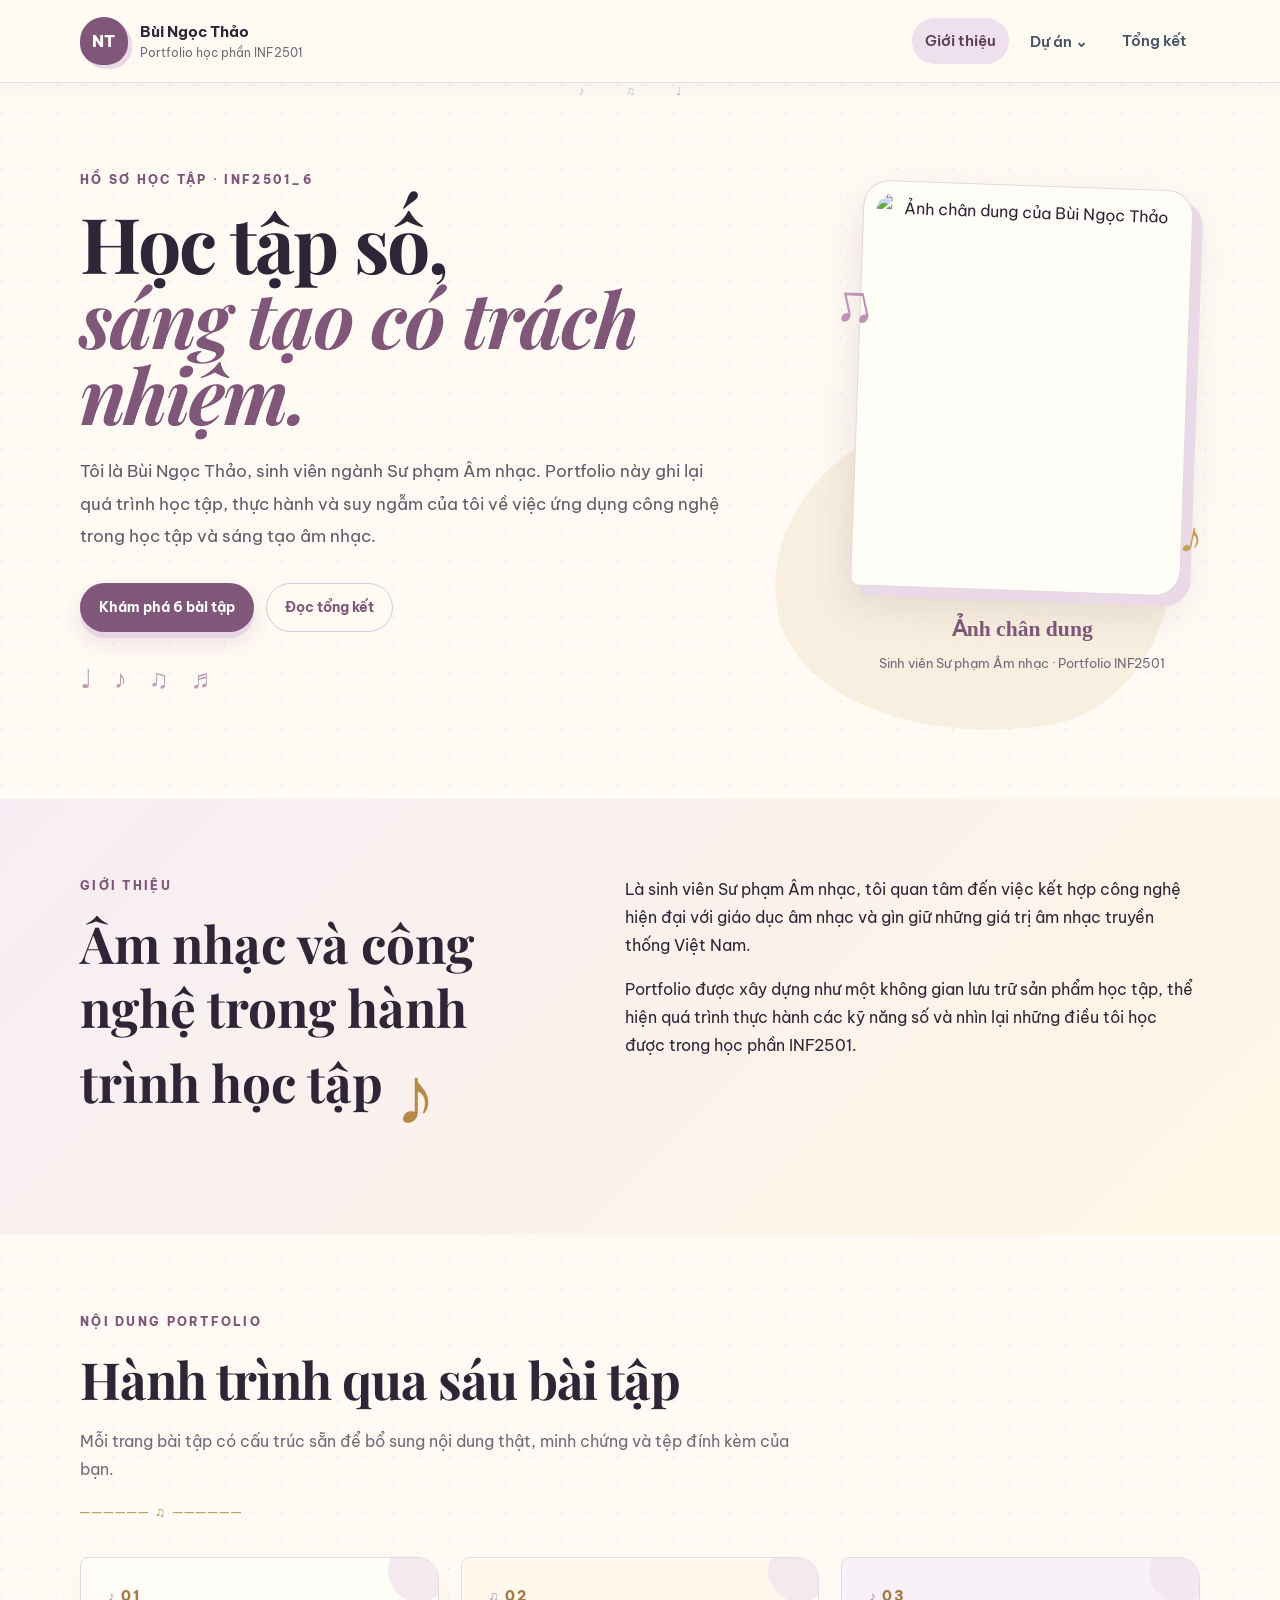
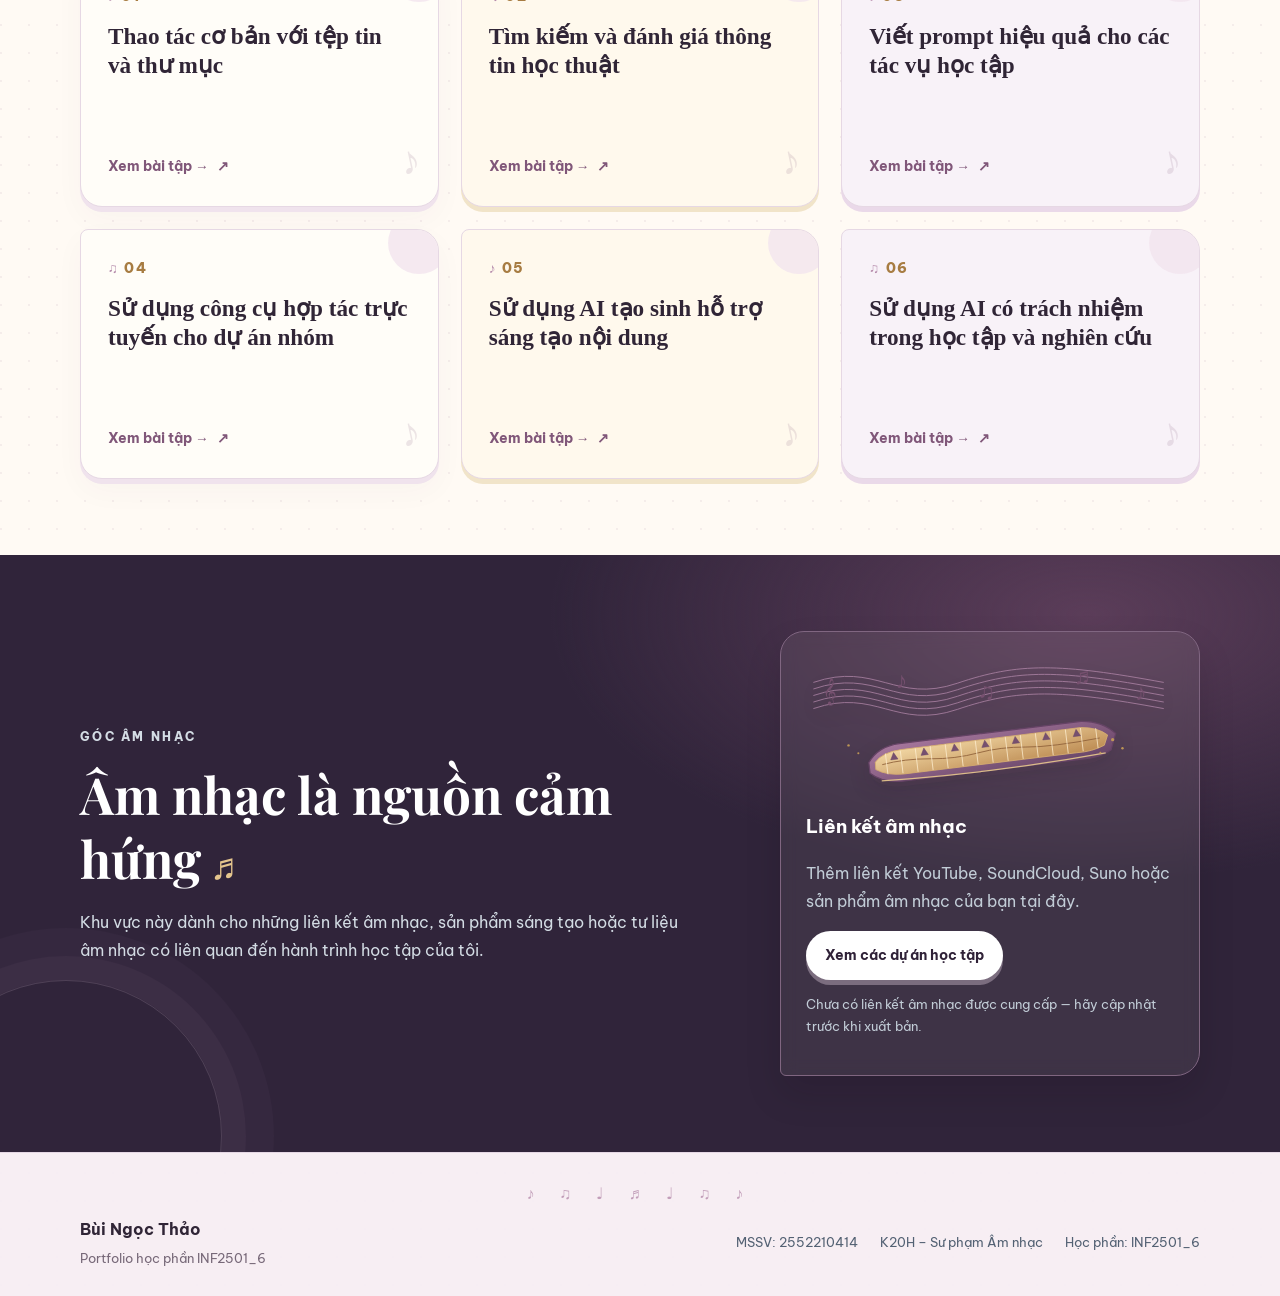
==== commit bde961e8: "Refresh portfolio stylesheet cache for visual redesign" ====
--- a/index.html
+++ b/index.html
@@ -48,7 +48,7 @@
       </div>
       <aside class="portrait-card" aria-label="Khu vực ảnh chân dung">
         <div class="portrait-frame">
-          <img src="/BUINGOCTHAO/portrait-thao.jpg?v=20261113-2" alt="Ảnh chân dung của Bùi Ngọc Thảo">
+          <img src="assets/portrait-thao.jpg" alt="Ảnh chân dung của Bùi Ngọc Thảo">
         </div>
         <p class="portrait-note">Ảnh chân dung</p>
         <p class="muted small">Sinh viên Sư phạm Âm nhạc · Portfolio INF2501</p>
@@ -93,10 +93,10 @@
         </div>
         <div class="link-panel">
           <img class="traditional-music-art" src="assets/vietnamese-music.svg" alt="Minh họa đàn tranh Việt Nam cùng khuông nhạc và các nốt nhạc" loading="lazy">
-          <h3>Sản phẩm âm nhạc trên Suno</h3>
-          <p class="muted-light">“Âm Vang Đất Việt – Hồn Xưa Trong Nhịp Sống Mới” — ca khúc lấy cảm hứng từ âm nhạc truyền thống Việt Nam, kết hợp sức sáng tạo của người trẻ với công cụ AI.</p>
-          <a class="button button-light" href="https://suno.com/s/DaeKHBBRUe6Y28Ri" target="_blank" rel="noopener noreferrer">Nghe ca khúc trên Suno ↗</a>
-          <p class="small muted-light">Nhấn vào nút để mở và thưởng thức sản phẩm âm nhạc.</p>
+          <h3>Liên kết âm nhạc</h3>
+          <p class="muted-light">Thêm liên kết YouTube, SoundCloud, Suno hoặc sản phẩm âm nhạc của bạn tại đây.</p>
+          <a class="button button-light" href="projects.html">Xem các dự án học tập</a>
+          <p class="small muted-light">Chưa có liên kết âm nhạc được cung cấp — hãy cập nhật trước khi xuất bản.</p>
         </div>
       </div>
     </section>
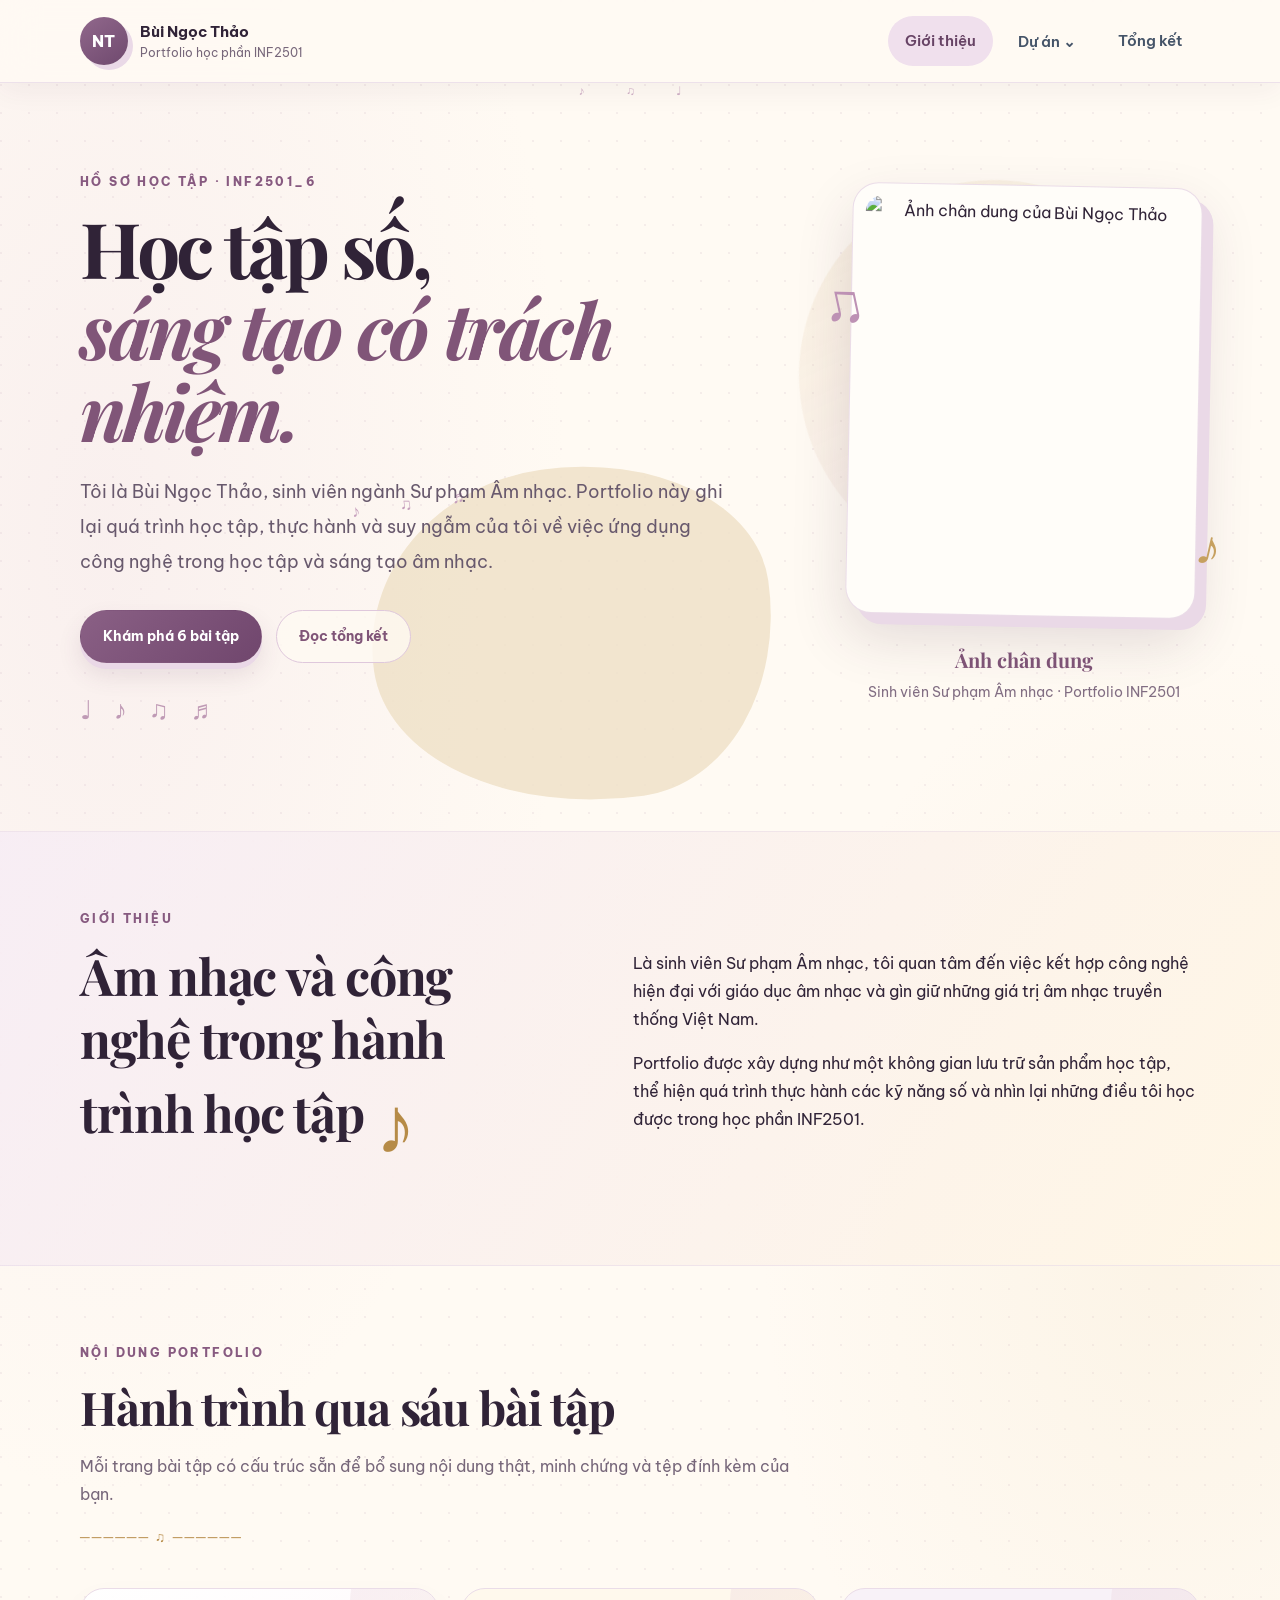
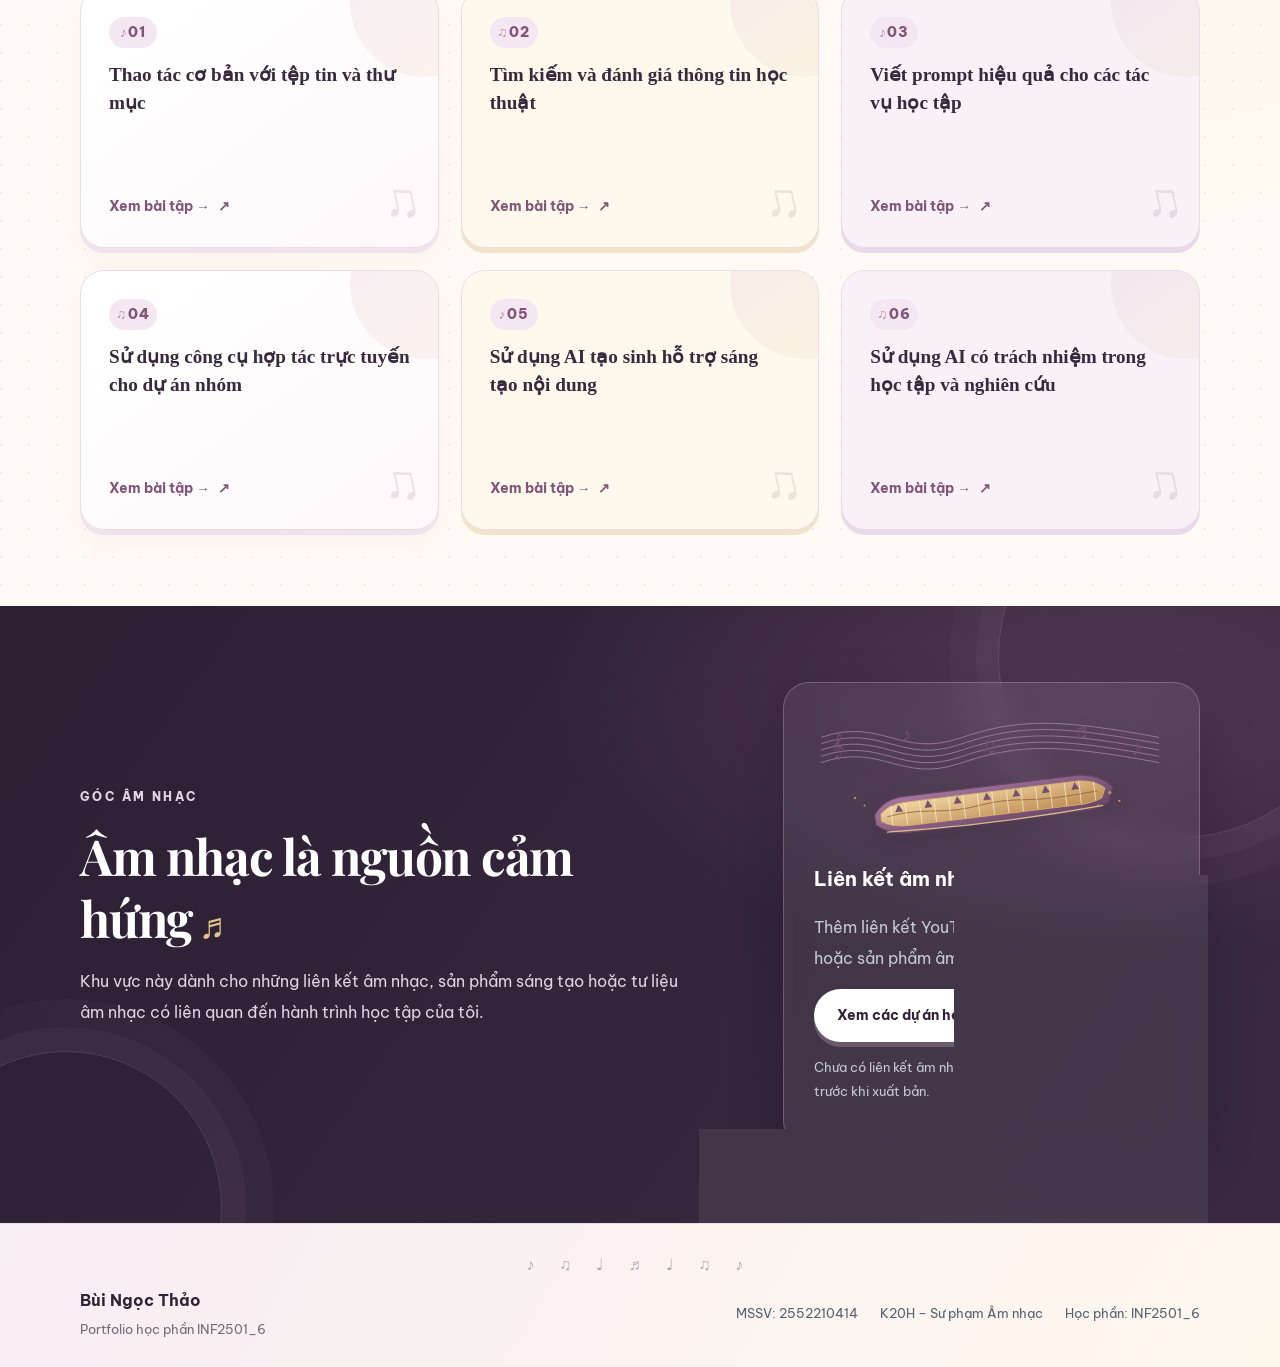
==== commit c875ea38: "Load latest refined portfolio styles" ====
--- a/index.html
+++ b/index.html
@@ -6,7 +6,7 @@
   <meta name="viewport" content="width=device-width, initial-scale=1">
   <meta name="description" content="Portfolio học tập học phần INF2501 của Bùi Ngọc Thảo, sinh viên Sư phạm Âm nhạc.">
   <title>Giới thiệu | Portfolio INF2501 - Bùi Ngọc Thảo</title>
-  <link rel="stylesheet" href="style.css?v=20261117-2">
+  <link rel="stylesheet" href="style.css?v=20261117-3">
 </head>
 <body>
   <a class="skip-link" href="#main">Bỏ qua điều hướng</a>
--- a/style.css
+++ b/style.css
@@ -135,3 +135,94 @@
   .project-card{min-height:205px;padding:23px}
   .content-narrow{padding:20px;border-radius:18px}
 }
+
+
+/* Premium finish: more depth, rhythm and editorial detail */
+:root{
+ --ink:#302337;--muted:#77677a;--paper:#fffaf3;--tint:#f7edf4;
+ --line:#eadce8;--accent:#805578;--accent-dark:#5d3c58;
+ --gold:#c6a05f;--dark:#302238;--radius:26px;
+ --shadow:0 20px 55px rgba(65,38,65,.13);
+}
+body{
+ background-color:var(--paper);
+ background-image:radial-gradient(ellipse at 8% 18%,rgba(226,198,219,.20),transparent 28%),
+ radial-gradient(ellipse at 92% 42%,rgba(239,218,177,.20),transparent 25%),
+ radial-gradient(circle at 1px 1px,rgba(128,85,120,.08) 1.3px,transparent 0);
+ background-size:auto,auto,28px 28px;
+}
+.site-header{background:rgba(255,250,243,.91);backdrop-filter:blur(18px);border-bottom-color:rgba(234,220,232,.85);box-shadow:0 8px 28px rgba(65,38,65,.055)}
+.brand-mark{border-radius:50%;background:linear-gradient(145deg,#91688c,#6f496e);box-shadow:5px 5px 0 #ead9e7}
+.main-nav>a,.nav-dropdown>a{border-radius:999px;padding:12px 17px;transition:all .22s ease}
+.main-nav a:hover,.main-nav a.active{background:#f0e0ed;color:#674365}
+.hero{position:relative;isolation:isolate;padding-top:88px;padding-bottom:98px;gap:clamp(42px,7vw,100px)}
+.hero:before{content:"";position:absolute;z-index:-1;width:390px;height:390px;right:1%;top:13%;border-radius:50%;background:linear-gradient(145deg,rgba(239,221,183,.43),rgba(228,199,221,.24));filter:blur(.2px)}
+.hero:after{content:"♪  ♫  ♬";position:absolute;right:38%;bottom:28px;color:#bd91b4;letter-spacing:18px;font-size:1.05rem;opacity:.85;pointer-events:none}
+.hero h1{font-size:clamp(3rem,6vw,5.15rem);line-height:1.06;letter-spacing:-.045em;text-wrap:balance}
+.hero h1 span{font-style:italic;color:#805578}
+.hero .lead{font-size:1.12rem;line-height:1.95;color:#68596d}
+.eyebrow{letter-spacing:.2em;color:#875a80}
+.hero-actions{gap:14px}
+.button{border-radius:999px;padding:13px 22px;transition:transform .22s ease,box-shadow .22s ease,background .22s ease}
+.button-primary{background:linear-gradient(135deg,#8a6085,#70466d);box-shadow:0 6px 0 #ead8e7,0 12px 25px rgba(94,61,89,.12)}
+.button-primary:hover{background:linear-gradient(135deg,#775073,#5d3c58);box-shadow:0 8px 0 #ead8e7,0 16px 28px rgba(94,61,89,.17);transform:translateY(-3px)}
+.button-secondary{background:rgba(255,250,243,.8);border-color:#dfc8dc;color:#805578}
+.button-secondary:hover{background:#f6eaf3;border-color:#caa8c5}
+.portrait-card{position:relative;z-index:0;max-width:350px}
+.portrait-card:before{content:"♫";position:absolute;left:-29px;top:12%;font-family:'Playfair Display',serif;font-size:3.6rem;color:#bd91b4;transform:rotate(-12deg);z-index:2}
+.portrait-card:after{content:"♪";position:absolute;right:-22px;bottom:24%;font-size:3.1rem;color:#c6a05f;transform:rotate(13deg);z-index:2}
+.portrait-frame{padding:12px;border:1px solid rgba(234,220,232,.95);border-radius:26px;background:#fffdf9;box-shadow:11px 11px 0 #ead9e7,0 24px 55px rgba(65,38,65,.15);transform:rotate(1.1deg);transition:transform .35s ease,box-shadow .35s ease}
+.portrait-frame:hover{transform:rotate(0) translateY(-4px);box-shadow:13px 13px 0 #ead9e7,0 28px 65px rgba(65,38,65,.18)}
+.portrait-frame img{border-radius:17px}
+.portrait-note{font-family:'Playfair Display',Georgia,serif;font-size:1.25rem;color:#805578;margin-top:26px}
+.portrait-card .small{font-size:.88rem;color:#826e83}
+.section{position:relative}
+.section-tint{background:linear-gradient(120deg,rgba(247,237,244,.97),rgba(255,246,230,.97));border-top:1px solid rgba(234,220,232,.6);border-bottom:1px solid rgba(234,220,232,.6)}
+.two-column{gap:clamp(35px,7vw,100px);align-items:center}
+.two-column h2,.section-heading h2,.music-section h2,.content-narrow h2{letter-spacing:-.025em}
+.two-column h2{font-size:clamp(2rem,4vw,3.15rem)}
+.section-heading{margin-bottom:38px}
+.section-heading h2{font-size:clamp(2rem,3.8vw,2.9rem)}
+.project-grid{gap:22px}
+.project-card{position:relative;isolation:isolate;overflow:hidden;min-height:260px;padding:28px;border:1px solid #eadce8;border-radius:24px;background:linear-gradient(145deg,rgba(255,255,255,.97),rgba(255,248,252,.94));box-shadow:0 5px 0 #f0e3ed,0 12px 30px rgba(77,48,73,.04);transition:transform .25s ease,box-shadow .25s ease,border-color .25s ease}
+.project-card:before{content:"";position:absolute;z-index:-1;width:150px;height:150px;right:-62px;top:-62px;border-radius:50%;background:linear-gradient(145deg,rgba(231,204,226,.40),rgba(239,218,177,.25));transition:transform .3s ease}
+.project-card:after{content:"♫";position:absolute;right:18px;bottom:4px;font-family:'Playfair Display',serif;font-size:3.2rem;color:rgba(128,87,121,.15);transform:rotate(-12deg);pointer-events:none}
+.project-card:hover{transform:translateY(-7px);border-color:#cbaac8;box-shadow:0 8px 0 #ead8e7,0 22px 42px rgba(77,48,73,.12)}
+.project-card:hover:before{transform:scale(1.25)}
+.number{display:inline-flex;align-items:center;justify-content:center;min-width:48px;min-height:31px;border-radius:999px;background:#f4e7f1;color:#805578;letter-spacing:.08em}
+.project-card h3{font-size:1.2rem;line-height:1.45;color:#382a3d}
+.project-card p{line-height:1.8;color:#766879}
+.card-link{position:relative;z-index:1;color:#805578}
+.section-dark{background:radial-gradient(ellipse at 85% 15%,rgba(142,97,137,.3),transparent 35%),linear-gradient(125deg,#2d2033,#3a2940);overflow:hidden}
+.section-dark:after{content:"";position:absolute;right:-80px;top:-130px;width:360px;height:360px;border:1px solid rgba(231,204,226,.16);border-radius:50%;box-shadow:0 0 0 22px rgba(231,204,226,.035),0 0 0 48px rgba(231,204,226,.025);pointer-events:none}
+.music-section{position:relative;z-index:1;gap:clamp(35px,6vw,85px)}
+.music-section h2{font-size:clamp(2rem,4vw,3.1rem)}
+.music-section p{line-height:1.9;color:#e0d5e4}
+.link-panel{border:1px solid rgba(225,195,221,.28);border-radius:26px;padding:30px;background:rgba(255,255,255,.07);box-shadow:0 22px 55px rgba(14,7,17,.22);backdrop-filter:blur(12px)}
+.link-panel h3{font-size:1.25rem}
+.link-panel .button-light{border-radius:999px;box-shadow:0 5px 0 rgba(235,218,232,.22)}
+.page-banner{background:radial-gradient(circle at 90% 20%,rgba(231,204,226,.48),transparent 24%),linear-gradient(120deg,#f7edf4,#fff7e9);padding:74px 0 62px}
+.page-banner h1{font-size:clamp(2.6rem,5vw,4rem)}
+.content-narrow{background:rgba(255,253,248,.88);padding:clamp(24px,4vw,46px);border:1px solid rgba(232,217,230,.85);border-radius:28px;box-shadow:0 14px 38px rgba(77,48,73,.06)}
+.evidence-box{border-style:solid;border-color:#e6d5e3;border-radius:22px;background:linear-gradient(135deg,#fffdf8,#f9f0f7);align-items:center;padding:24px}
+.evidence-box .button{margin-top:8px}
+.reflection-block{padding:30px 0;border-bottom-color:#eadce8}
+.reflection-number{border-radius:50%;background:#f2e4f0;color:#805578}
+.site-footer{background:linear-gradient(120deg,#f7edf4,#fff8ed);border-top:1px solid #eadce8}
+@media(max-width:850px){
+ .hero{padding-top:65px;padding-bottom:70px}
+ .hero:before{width:300px;height:300px;right:0;top:25%}
+ .hero:after{right:10%;letter-spacing:8px}
+ .portrait-card{max-width:300px}
+}
+@media(max-width:650px){
+ .hero{padding-top:45px;padding-bottom:58px}
+ .hero h1{font-size:clamp(2.65rem,11vw,3.25rem)}
+ .hero:before{width:240px;height:240px;right:5%;top:48%}
+ .hero:after{display:none}
+ .portrait-card:before{left:-8px;font-size:2.5rem}
+ .portrait-card:after{right:-8px;font-size:2rem}
+ .project-card{min-height:210px;padding:24px}
+ .link-panel{padding:22px;border-radius:20px}
+ .page-banner{padding:48px 0 40px}
+}
